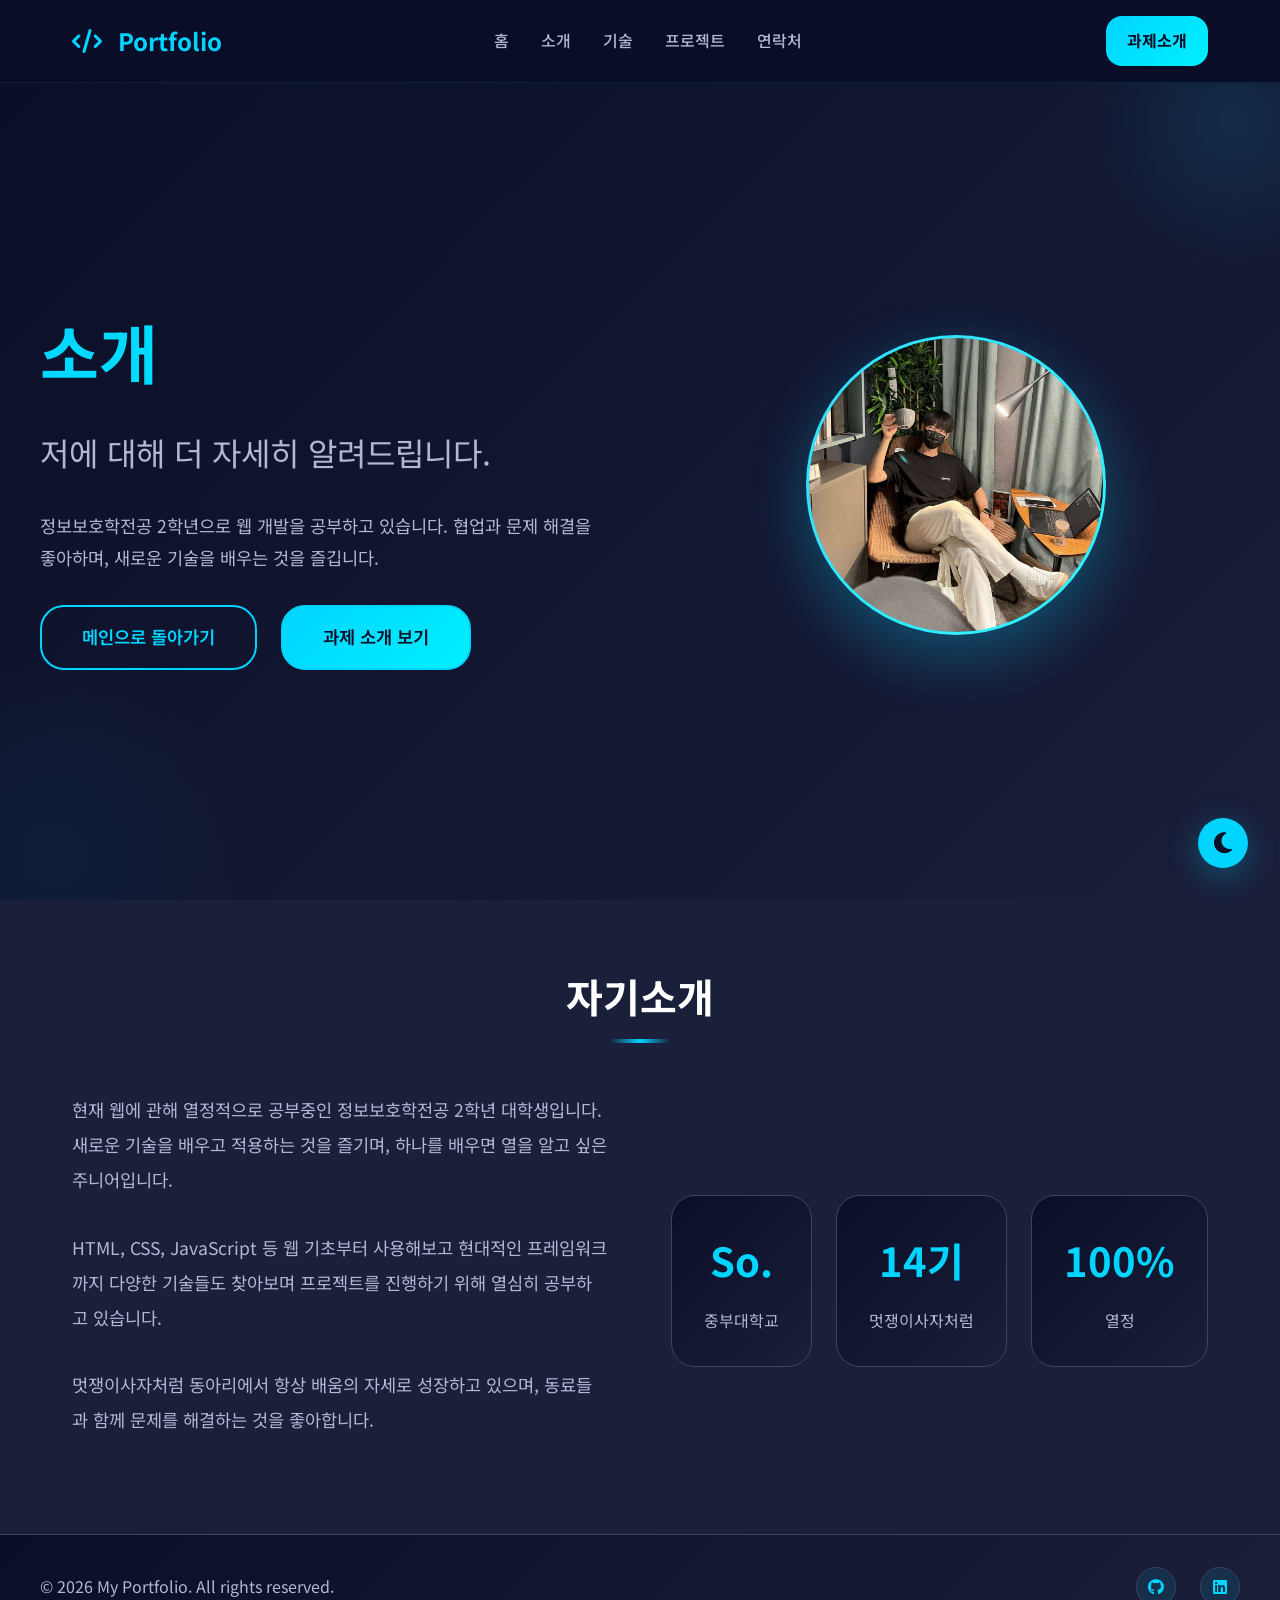
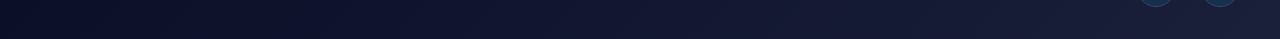
==== about.html @ d0effc4e "리다이렉트" ====
<!DOCTYPE html>
<html lang="ko">

<head>
    <meta charset="UTF-8">
    <meta name="viewport" content="width=device-width, initial-scale=1.0">
    <title>소개 - 포트폴리오</title>
    <link
        href="https://fonts.googleapis.com/css2?family=Noto+Sans+KR:wght@400;500;700&family=Poppins:wght@400;600;700&display=swap"
        rel="stylesheet">
    <link rel="stylesheet" href="https://cdnjs.cloudflare.com/ajax/libs/font-awesome/6.4.0/css/all.min.css">
    <link rel="stylesheet" href="style.css">
</head>

<body>
    <button class="theme-toggle" id="themeToggle" aria-label="테마 전환">
        <i class="fas fa-moon"></i>
    </button>

    <header class="header">
        <nav class="navbar">
            <div class="nav-container">
                <a href="index.html" class="logo">
                    <i class="fas fa-code"></i> Portfolio
                </a>
                <ul class="nav-menu">
                    <li><a href="index.html" class="nav-link">홈</a></li>
                    <li><a href="about.html" class="nav-link">소개</a></li>
                    <li><a href="skills.html" class="nav-link">기술</a></li>
                    <li><a href="projects.html" class="nav-link">프로젝트</a></li>
                    <li><a href="contact.html" class="nav-link">연락처</a></li>
                </ul>
                <a href="assignments.html" class="nav-cta">과제소개</a>
                <div class="hamburger" id="hamburger">
                    <span></span>
                    <span></span>
                    <span></span>
                </div>
            </div>
        </nav>
    </header>

    <main>
        <section class="hero">
            <div class="hero-content">
                <div class="hero-text">
                    <h1 class="hero-title">소개</h1>
                    <p class="hero-subtitle">저에 대해 더 자세히 알려드립니다.</p>
                    <p class="hero-description">정보보호학전공 2학년으로 웹 개발을 공부하고 있습니다. 협업과 문제 해결을 좋아하며, 새로운 기술을 배우는 것을 즐깁니다.</p>
                    <div class="hero-buttons">
                        <a href="index.html" class="btn btn-secondary">메인으로 돌아가기</a>
                        <a href="assignments.html" class="btn btn-primary">과제 소개 보기</a>
                    </div>
                </div>
                <div class="hero-visual">
                    <div class="hero-avatar">
                        <img src="img/itsme.jpg" alt="프로필 사진" class="profile-image">
                    </div>
                </div>
            </div>
        </section>

        <section class="about">
            <div class="container">
                <h2 class="section-title">자기소개</h2>
                <div class="about-content">
                    <div class="about-text">
                        <p>
                            현재 웹에 관해 열정적으로 공부중인 정보보호학전공 2학년 대학생입니다.
                            새로운 기술을 배우고 적용하는 것을 즐기며,
                            하나를 배우면 열을 알고 싶은 주니어입니다.
                        </p>
                        <p>
                            HTML, CSS, JavaScript 등 웹 기초부터 사용해보고
                            현대적인 프레임워크까지 다양한 기술들도 찾아보며
                            프로젝트를 진행하기 위해 열심히 공부하고 있습니다.
                        </p>
                        <p>
                            멋쟁이사자처럼 동아리에서 항상 배움의 자세로 성장하고 있으며,
                            동료들과 함께 문제를 해결하는 것을 좋아합니다.
                        </p>
                    </div>
                    <div class="about-stats">
                        <div class="stat-card">
                            <div class="stat-number">So.</div>
                            <div class="stat-label">중부대학교</div>
                        </div>
                        <div class="stat-card">
                            <div class="stat-number">14기</div>
                            <div class="stat-label">멋쟁이사자처럼</div>
                        </div>
                        <div class="stat-card">
                            <div class="stat-number">100%</div>
                            <div class="stat-label">열정</div>
                        </div>
                    </div>
                </div>
            </div>
        </section>
    </main>

    <footer class="footer">
        <div class="footer-content">
            <p>&copy; 2026 My Portfolio. All rights reserved.</p>
            <div class="social-links">
                <a href="https://github.com/hamzgi" target="_blank" rel="noopener noreferrer" aria-label="GitHub">
                    <i class="fab fa-github"></i>
                </a>
                <a href="https://www.linkedin.com/in/%ED%98%95%EC%A7%84-%EB%B0%95-b14102368/" target="_blank"
                    rel="noopener noreferrer" aria-label="LinkedIn">
                    <i class="fab fa-linkedin"></i>
                </a>
            </div>
        </div>
    </footer>

    <script src="script.js"></script>
</body>

</html>
---- style.css ----
:root {
    /* Colors - Dark Mode */
    --bg-primary: #0a0e27;
    --bg-secondary: #1a1f3a;
    --bg-tertiary: #252d48;
    --text-primary: #ffffff;
    --text-secondary: #b0b8d4;
    --accent: #00d4ff;
    --accent-hover: #00f0ff;
    --border-color: #3a4560;
    
    /* Light Mode Colors */
    --light-bg-primary: #ffffff;
    --light-bg-secondary: #f5f7fa;
    --light-bg-tertiary: #e8edf5;
    --light-text-primary: #0a0e27;
    --light-text-secondary: #5a6376;
    --light-border-color: #d4dce8;
    
    /* Spacing */
    --spacing-xs: 0.5rem;
    --spacing-sm: 1rem;
    --spacing-md: 1.5rem;
    --spacing-lg: 2rem;
    --spacing-xl: 3rem;
    --spacing-xxl: 4rem;
    
    /* Transitions */
    --transition: all 0.3s ease;
    --transition-smooth: all 0.5s cubic-bezier(0.25, 0.46, 0.45, 0.94);
    
    /* Border Radius */
    --radius-sm: 0.5rem;
    --radius-md: 1rem;
    --radius-lg: 1.5rem;
}

body.light-mode {
    --bg-primary: #ffffff;
    --bg-secondary: #f5f7fa;
    --bg-tertiary: #e8edf5;
    --text-primary: #0a0e27;
    --text-secondary: #5a6376;
    --border-color: #d4dce8;
}

* {
    margin: 0;
    padding: 0;
    box-sizing: border-box;
}

html {
    scroll-behavior: smooth;
}

body {
    font-family: 'Noto Sans KR', sans-serif;
    background-color: var(--bg-primary);
    color: var(--text-primary);
    line-height: 1.6;
    transition: var(--transition);
}

/* ==================== Header & Navigation ==================== */
.header {
    position: fixed;
    top: 0;
    left: 0;
    right: 0;
    background-color: rgba(10, 14, 39, 0.95);
    backdrop-filter: blur(10px);
    z-index: 1000;
    border-bottom: 1px solid rgba(0, 212, 255, 0.1);
    transition: var(--transition);
}

body.light-mode .header {
    background-color: rgba(255, 255, 255, 0.95);
    border-bottom-color: rgba(0, 212, 255, 0.2);
}

.navbar {
    padding: 1rem 0;
}

.nav-container {
    max-width: 1200px;
    margin: 0 auto;
    padding: 0 var(--spacing-lg);
    display: flex;
    justify-content: space-between;
    align-items: center;
}

.logo {
    font-size: 1.5rem;
    font-weight: 700;
    color: var(--accent);
    text-decoration: none;
    display: flex;
    align-items: center;
    gap: var(--spacing-sm);
    transition: var(--transition);
}

.logo:hover {
    color: var(--accent-hover);
    transform: translateY(-2px);
}

.nav-menu {
    display: flex;
    list-style: none;
    gap: var(--spacing-lg);
}

.nav-link {
    text-decoration: none;
    color: var(--text-secondary);
    transition: var(--transition);
    font-weight: 500;
    position: relative;
}

.nav-cta {
    margin-left: var(--spacing-lg);
    padding: 0.75rem 1.3rem;
    border-radius: var(--radius-md);
    background: linear-gradient(135deg, var(--accent), var(--accent-hover));
    color: var(--bg-primary);
    text-decoration: none;
    font-weight: 700;
    transition: var(--transition);
}

.nav-cta:hover {
    transform: translateY(-2px);
    box-shadow: 0 10px 25px rgba(0, 212, 255, 0.25);
}

.nav-link:hover {
    color: var(--accent);
}

.nav-link::after {
    content: '';
    position: absolute;
    bottom: -5px;
    left: 0;
    width: 0;
    height: 2px;
    background-color: var(--accent);
    transition: width 0.3s ease;
}

.nav-link:hover::after {
    width: 100%;
}

.hamburger {
    display: none;
    flex-direction: column;
    cursor: pointer;
}

.hamburger span {
    width: 25px;
    height: 3px;
    background-color: var(--text-primary);
    margin: 3px 0;
    transition: var(--transition);
    border-radius: 2px;
}

.hamburger.active span:nth-child(1) {
    transform: rotate(-45deg) translate(-8px, 8px);
}

.hamburger.active span:nth-child(2) {
    opacity: 0;
}

.hamburger.active span:nth-child(3) {
    transform: rotate(45deg) translate(-7px, -7px);
}

/* Theme Toggle Button */
.theme-toggle {
    position: fixed;
    bottom: 2rem;
    right: 2rem;
    width: 50px;
    height: 50px;
    border-radius: 50%;
    background-color: var(--accent);
    border: none;
    color: var(--bg-primary);
    font-size: 1.5rem;
    cursor: pointer;
    display: flex;
    align-items: center;
    justify-content: center;
    z-index: 999;
    transition: var(--transition);
    box-shadow: 0 8px 32px rgba(0, 212, 255, 0.3);
}

.theme-toggle:hover {
    background-color: var(--accent-hover);
    transform: scale(1.1) rotate(20deg);
    box-shadow: 0 12px 40px rgba(0, 212, 255, 0.5);
}

/* ==================== Main Layout ==================== */
main {
    margin-top: 70px;
}

.container {
    max-width: 1200px;
    margin: 0 auto;
    padding: 0 var(--spacing-lg);
}

.section-title {
    font-size: 2.5rem;
    font-weight: 700;
    text-align: center;
    margin-bottom: var(--spacing-xxl);
    position: relative;
    display: inline-block;
    width: 100%;
}

.section-title::before {
    content: '';
    position: absolute;
    bottom: -15px;
    left: 50%;
    transform: translateX(-50%);
    width: 60px;
    height: 4px;
    background: linear-gradient(90deg, transparent, var(--accent), transparent);
    border-radius: 2px;
}

/* ==================== Hero Section ==================== */
.hero {
    padding: var(--spacing-xxl) var(--spacing-lg);
    min-height: calc(100vh - 70px);
    display: flex;
    align-items: center;
    justify-content: center;
    background: linear-gradient(135deg, var(--bg-primary) 0%, var(--bg-secondary) 100%);
    position: relative;
    overflow: hidden;
}

.hero::before {
    content: '';
    position: absolute;
    width: 300px;
    height: 300px;
    background: radial-gradient(circle, rgba(0, 212, 255, 0.1) 0%, transparent 70%);
    border-radius: 50%;
    top: -100px;
    right: -100px;
    animation: float 6s ease-in-out infinite;
}

.hero::after {
    content: '';
    position: absolute;
    width: 400px;
    height: 400px;
    background: radial-gradient(circle, rgba(0, 212, 255, 0.05) 0%, transparent 70%);
    border-radius: 50%;
    bottom: -150px;
    left: -150px;
    animation: float 8s ease-in-out infinite reverse;
}

.hero-content {
    display: grid;
    grid-template-columns: 1fr 1fr;
    gap: var(--spacing-xxl);
    align-items: center;
    position: relative;
    z-index: 1;
    max-width: 1200px;
    width: 100%;
}

.hero-title {
    font-size: 4rem;
    font-weight: 700;
    margin-bottom: var(--spacing-md);
    background: linear-gradient(135deg, var(--accent), var(--accent-hover));
    -webkit-background-clip: text;
    -webkit-text-fill-color: transparent;
    background-clip: text;
    animation: slideInUp 0.8s ease-out;
}

.hero-subtitle {
    font-size: 2rem;
    color: var(--text-secondary);
    margin-bottom: var(--spacing-lg);
    animation: slideInUp 0.8s ease-out 0.2s backwards;
}

.hero-description {
    font-size: 1.1rem;
    color: var(--text-secondary);
    margin-bottom: var(--spacing-lg);
    line-height: 1.8;
    animation: slideInUp 0.8s ease-out 0.4s backwards;
}

.hero-buttons {
    display: flex;
    gap: var(--spacing-md);
    margin-top: var(--spacing-lg);
    animation: slideInUp 0.8s ease-out 0.6s backwards;
}

.btn {
    padding: 1rem 2.5rem;
    border-radius: var(--radius-lg);
    font-size: 1.1rem;
    font-weight: 600;
    text-decoration: none;
    display: inline-flex;
    align-items: center;
    justify-content: center;
    cursor: pointer;
    border: none;
    transition: var(--transition);
    position: relative;
    overflow: hidden;
}

.btn::before {
    content: '';
    position: absolute;
    top: 0;
    left: -100%;
    width: 100%;
    height: 100%;
    background-color: rgba(255, 255, 255, 0.2);
    transition: left 0.3s ease;
}

.btn:hover::before {
    left: 100%;
}

.btn-primary {
    background: linear-gradient(135deg, var(--accent), var(--accent-hover));
    color: var(--bg-primary);
    border: 2px solid var(--accent);
}

.btn-primary:hover {
    box-shadow: 0 10px 30px rgba(0, 212, 255, 0.4);
    transform: translateY(-3px);
}

.btn-secondary {
    background-color: transparent;
    color: var(--accent);
    border: 2px solid var(--accent);
}

.btn-secondary:hover {
    background-color: rgba(0, 212, 255, 0.1);
    box-shadow: 0 10px 30px rgba(0, 212, 255, 0.2);
    transform: translateY(-3px);
}

.hero-visual {
    display: flex;
    justify-content: center;
    align-items: center;
}

.hero-avatar {
    width: 300px;
    height: 300px;
    border-radius: 50%;
    background: linear-gradient(135deg, var(--accent), var(--accent-hover));
    display: flex;
    align-items: center;
    justify-content: center;
    font-size: 8rem;
    color: var(--bg-primary);
    animation: float 4s ease-in-out infinite;
    box-shadow: 0 20px 60px rgba(0, 212, 255, 0.3);
    position: relative;
    overflow: hidden;
}

.profile-image {
    width: 100%;
    height: 100%;
    object-fit: cover;
    border-radius: 50%;
    border: 3px solid rgba(255, 255, 255, 0.2);
}

.hero-avatar::before {
    content: '';
    position: absolute;
    inset: -5px;
    border-radius: 50%;
    background: linear-gradient(90deg, var(--accent), var(--accent-hover), var(--accent));
    opacity: 0;
    animation: pulse 2s ease-in-out infinite;
}

/* ==================== About Section ==================== */
.about {
    padding: var(--spacing-xxl) var(--spacing-lg);
    background-color: var(--bg-secondary);
}

.about-content {
    display: grid;
    grid-template-columns: 1fr 1fr;
    gap: var(--spacing-xxl);
    align-items: center;
}

.about-text {
    font-size: 1.1rem;
    line-height: 2;
    color: var(--text-secondary);
}

.about-text p {
    margin-bottom: var(--spacing-lg);
    transition: var(--transition);
}

.about-text p:hover {
    color: var(--accent);
}

.about-stats {
    display: grid;
    grid-template-columns: repeat(3, 1fr);
    gap: var(--spacing-md);
}

.stat-card {
    background: linear-gradient(135deg, var(--bg-primary), var(--bg-secondary));
    padding: var(--spacing-lg);
    border-radius: var(--radius-lg);
    border: 1px solid var(--border-color);
    text-align: center;
    transition: var(--transition);
    cursor: pointer;
}

.stat-card:hover {
    border-color: var(--accent);
    transform: translateY(-5px);
    box-shadow: 0 10px 30px rgba(0, 212, 255, 0.2);
}

.stat-number {
    font-size: 2.5rem;
    font-weight: 700;
    color: var(--accent);
    margin-bottom: var(--spacing-sm);
}

.stat-label {
    color: var(--text-secondary);
    font-size: 1rem;
    white-space: nowrap;
}

/* ==================== Skills Section ==================== */
.skills {
    padding: var(--spacing-xxl) var(--spacing-lg);
}

.skills-grid {
    display: grid;
    grid-template-columns: repeat(auto-fit, minmax(250px, 1fr));
    gap: var(--spacing-lg);
}

.skill-card {
    background: linear-gradient(135deg, var(--bg-secondary), var(--bg-tertiary));
    padding: var(--spacing-lg);
    border-radius: var(--radius-lg);
    border: 1px solid var(--border-color);
    text-align: center;
    transition: var(--transition);
    cursor: pointer;
    position: relative;
    overflow: hidden;
    text-decoration: none;
    color: inherit;
    display: block;
}

.skill-card::before {
    content: '';
    position: absolute;
    top: -100%;
    left: 0;
    right: 0;
    height: 2px;
    background: linear-gradient(90deg, transparent, var(--accent), transparent);
    transition: top 0.6s ease;
}

.skill-card:hover {
    border-color: var(--accent);
    transform: translateY(-8px);
    box-shadow: 0 15px 40px rgba(0, 212, 255, 0.2);
}

.skill-card:hover::before {
    top: 0;
}

.skill-icon {
    font-size: 3rem;
    color: var(--accent);
    margin-bottom: var(--spacing-md);
    transition: var(--transition);
}

.skill-card:hover .skill-icon {
    transform: scale(1.2) rotateY(360deg);
    animation: spin 0.6s ease-in-out;
}

.skill-card h3 {
    font-size: 1.5rem;
    margin-bottom: var(--spacing-sm);
}

.skill-card p {
    color: var(--text-secondary);
    margin-bottom: var(--spacing-md);
}

.skill-bar {
    height: 6px;
    background-color: var(--bg-primary);
    border-radius: 3px;
    overflow: hidden;
    position: relative;
}

.skill-progress {
    height: 100%;
    background: linear-gradient(90deg, var(--accent), var(--accent-hover));
    border-radius: 3px;
    width: var(--progress);
    animation: fillProgress 1.5s ease-out forwards;
}

/* ==================== Projects Section ==================== */
.projects {
    padding: var(--spacing-xxl) var(--spacing-lg);
    background-color: var(--bg-secondary);
}

.projects-grid {
    display: grid;
    grid-template-columns: repeat(auto-fit, minmax(300px, 1fr));
    gap: var(--spacing-lg);
}

.project-card {
    background: linear-gradient(135deg, var(--bg-primary), var(--bg-secondary));
    border: 1px solid var(--border-color);
    border-radius: var(--radius-lg);
    overflow: hidden;
    transition: var(--transition);
    cursor: pointer;
    display: flex;
    flex-direction: column;
}

.project-card:hover {
    border-color: var(--accent);
    box-shadow: 0 20px 50px rgba(0, 212, 255, 0.3);
    transform: translateY(-10px);
}

.project-image {
    height: 150px;
    background: linear-gradient(135deg, var(--bg-secondary), var(--bg-tertiary));
    display: flex;
    align-items: center;
    justify-content: center;
    font-size: 3rem;
    color: var(--accent);
    border-bottom: 2px solid var(--border-color);
    transition: var(--transition);
}

.project-card:hover .project-image {
    background: linear-gradient(135deg, var(--accent), var(--accent-hover));
    color: var(--bg-primary);
    transform: scale(1.1);
}

.project-content {
    padding: var(--spacing-lg);
    flex-grow: 1;
    display: flex;
    flex-direction: column;
}

.project-content h3 {
    font-size: 1.3rem;
    margin-bottom: var(--spacing-sm);
    color: var(--text-primary);
}

.project-content p {
    color: var(--text-secondary);
    margin-bottom: var(--spacing-md);
    line-height: 1.6;
    flex-grow: 1;
}

.project-tags {
    display: flex;
    flex-wrap: wrap;
    gap: var(--spacing-sm);
    margin-bottom: var(--spacing-md);
}

.tag {
    display: inline-block;
    padding: 0.35rem 0.8rem;
    background-color: rgba(0, 212, 255, 0.15);
    color: var(--accent);
    border-radius: 20px;
    font-size: 0.85rem;
    font-weight: 500;
    transition: var(--transition);
    border: 1px solid var(--accent);
}

.tag:hover {
    background-color: rgba(0, 212, 255, 0.3);
    transform: translateY(-2px);
}

.project-link {
    color: var(--accent);
    text-decoration: none;
    font-weight: 600;
    display: inline-flex;
    align-items: center;
    gap: var(--spacing-sm);
    transition: var(--transition);
    align-self: flex-start;
}

.project-link:hover {
    color: var(--accent-hover);
    transform: translateX(5px);
}

.project-link::after {
    content: '→';
    transition: var(--transition);
}

.project-link:hover::after {
    transform: translateX(5px);
}

/* ==================== Contact Section ==================== */
.contact {
    padding: var(--spacing-xxl) var(--spacing-lg);
}

.contact-intro {
    text-align: center;
    font-size: 1.2rem;
    color: var(--text-secondary);
    margin-bottom: var(--spacing-xxl);
    line-height: 1.8;
}

.contact-methods {
    display: grid;
    grid-template-columns: repeat(auto-fit, minmax(250px, 1fr));
    gap: var(--spacing-lg);
}

.contact-card {
    background: linear-gradient(135deg, var(--bg-secondary), var(--bg-tertiary));
    padding: var(--spacing-lg);
    border-radius: var(--radius-lg);
    border: 2px solid var(--border-color);
    text-align: center;
    text-decoration: none;
    color: inherit;
    transition: var(--transition);
    cursor: pointer;
}

.contact-card:hover {
    border-color: var(--accent);
    transform: translateY(-8px);
    box-shadow: 0 15px 40px rgba(0, 212, 255, 0.2);
}

.contact-card i {
    font-size: 2.5rem;
    color: var(--accent);
    margin-bottom: var(--spacing-md);
    transition: var(--transition);
    display: block;
}

.contact-card:hover i {
    transform: rotateY(360deg) scale(1.2);
    animation: spin 0.6s ease-in-out;
}

.contact-card h3 {
    font-size: 1.3rem;
    margin-bottom: var(--spacing-sm);
}

.contact-card p {
    color: var(--text-secondary);
    word-break: break-all;
}

/* ==================== Footer ==================== */
.footer {
    background: linear-gradient(135deg, var(--bg-primary), var(--bg-secondary));
    padding: var(--spacing-lg);
    border-top: 1px solid var(--border-color);
}

.footer-content {
    max-width: 1200px;
    margin: 0 auto;
    display: flex;
    justify-content: space-between;
    align-items: center;
    flex-wrap: wrap;
    gap: var(--spacing-lg);
    text-align: center;
}

.footer-content p {
    color: var(--text-secondary);
}

.social-links {
    display: flex;
    gap: var(--spacing-md);
    justify-content: center;
}

.social-links a {
    width: 40px;
    height: 40px;
    border-radius: 50%;
    background-color: rgba(0, 212, 255, 0.1);
    color: var(--accent);
    display: flex;
    align-items: center;
    justify-content: center;
    text-decoration: none;
    transition: var(--transition);
    border: 1px solid var(--border-color);
}

.social-links a:hover {
    background-color: var(--accent);
    color: var(--bg-primary);
    transform: translateY(-5px) scale(1.1);
    box-shadow: 0 10px 25px rgba(0, 212, 255, 0.3);
}

/* ==================== Animations ==================== */
@keyframes slideInUp {
    from {
        opacity: 0;
        transform: translateY(30px);
    }
    to {
        opacity: 1;
        transform: translateY(0);
    }
}

@keyframes float {
    0%, 100% {
        transform: translateY(0px);
    }
    50% {
        transform: translateY(-30px);
    }
}

@keyframes pulse {
    0%, 100% {
        opacity: 0;
        transform: scale(1);
    }
    50% {
        opacity: 0.5;
        transform: scale(1.2);
    }
}

@keyframes fillProgress {
    from {
        width: 0;
    }
    to {
        width: var(--progress);
    }
}

@keyframes spin {
    from {
        transform: rotateY(0deg);
    }
    to {
        transform: rotateY(360deg);
    }
}

/* ==================== Responsive Design ==================== */
@media (max-width: 768px) {
    .header {
        padding: 1rem 0;
    }

    .nav-menu {
        position: fixed;
        left: -100%;
        top: 70px;
        flex-direction: column;
        background-color: var(--bg-primary);
        width: 100%;
        text-align: center;
        transition: 0.3s;
        gap: 0;
        padding: 2rem 0;
        box-shadow: 0 10px 27px rgba(0, 212, 255, 0.2);
    }

    .nav-menu.active {
        left: 0;
    }

    .nav-menu li {
        padding: 1rem 0;
        border-bottom: 1px solid var(--border-color);
    }

    .hamburger {
        display: flex;
    }

    .section-title {
        font-size: 2rem;
    }

    .hero-content {
        grid-template-columns: 1fr;
        padding: 2rem 0;
    }

    .hero-title {
        font-size: 2.5rem;
    }

    .hero-subtitle {
        font-size: 1.5rem;
    }

    .hero-buttons {
        flex-direction: column;
    }

    .hero-avatar {
        width: 200px;
        height: 200px;
        font-size: 5rem;
    }

    .about-content {
        grid-template-columns: 1fr;
    }

    .about-stats {
        grid-template-columns: repeat(3, 1fr);
        gap: var(--spacing-sm);
    }

    .stat-card {
        padding: var(--spacing-md);
    }

    .stat-number {
        font-size: 2rem;
    }

    .skills-grid {
        grid-template-columns: repeat(auto-fit, minmax(200px, 1fr));
        gap: var(--spacing-md);
    }

    .projects-grid {
        grid-template-columns: 1fr;
    }

    .contact-methods {
        grid-template-columns: 1fr;
    }

    .footer-content {
        flex-direction: column;
    }

    .nav-link::after {
        display: none;
    }
}

@media (max-width: 480px) {
    .hero-title {
        font-size: 2rem;
    }

    .hero-subtitle {
        font-size: 1.2rem;
    }

    .section-title {
        font-size: 1.5rem;
    }

    .btn {
        padding: 0.8rem 1.5rem;
        font-size: 1rem;
    }

    .about-stats {
        grid-template-columns: 1fr;
    }

    .hero-avatar {
        width: 150px;
        height: 150px;
        font-size: 3.5rem;
    }

    .skills-grid {
        grid-template-columns: 1fr;
    }

    main {
        margin-top: 60px;
    }
}
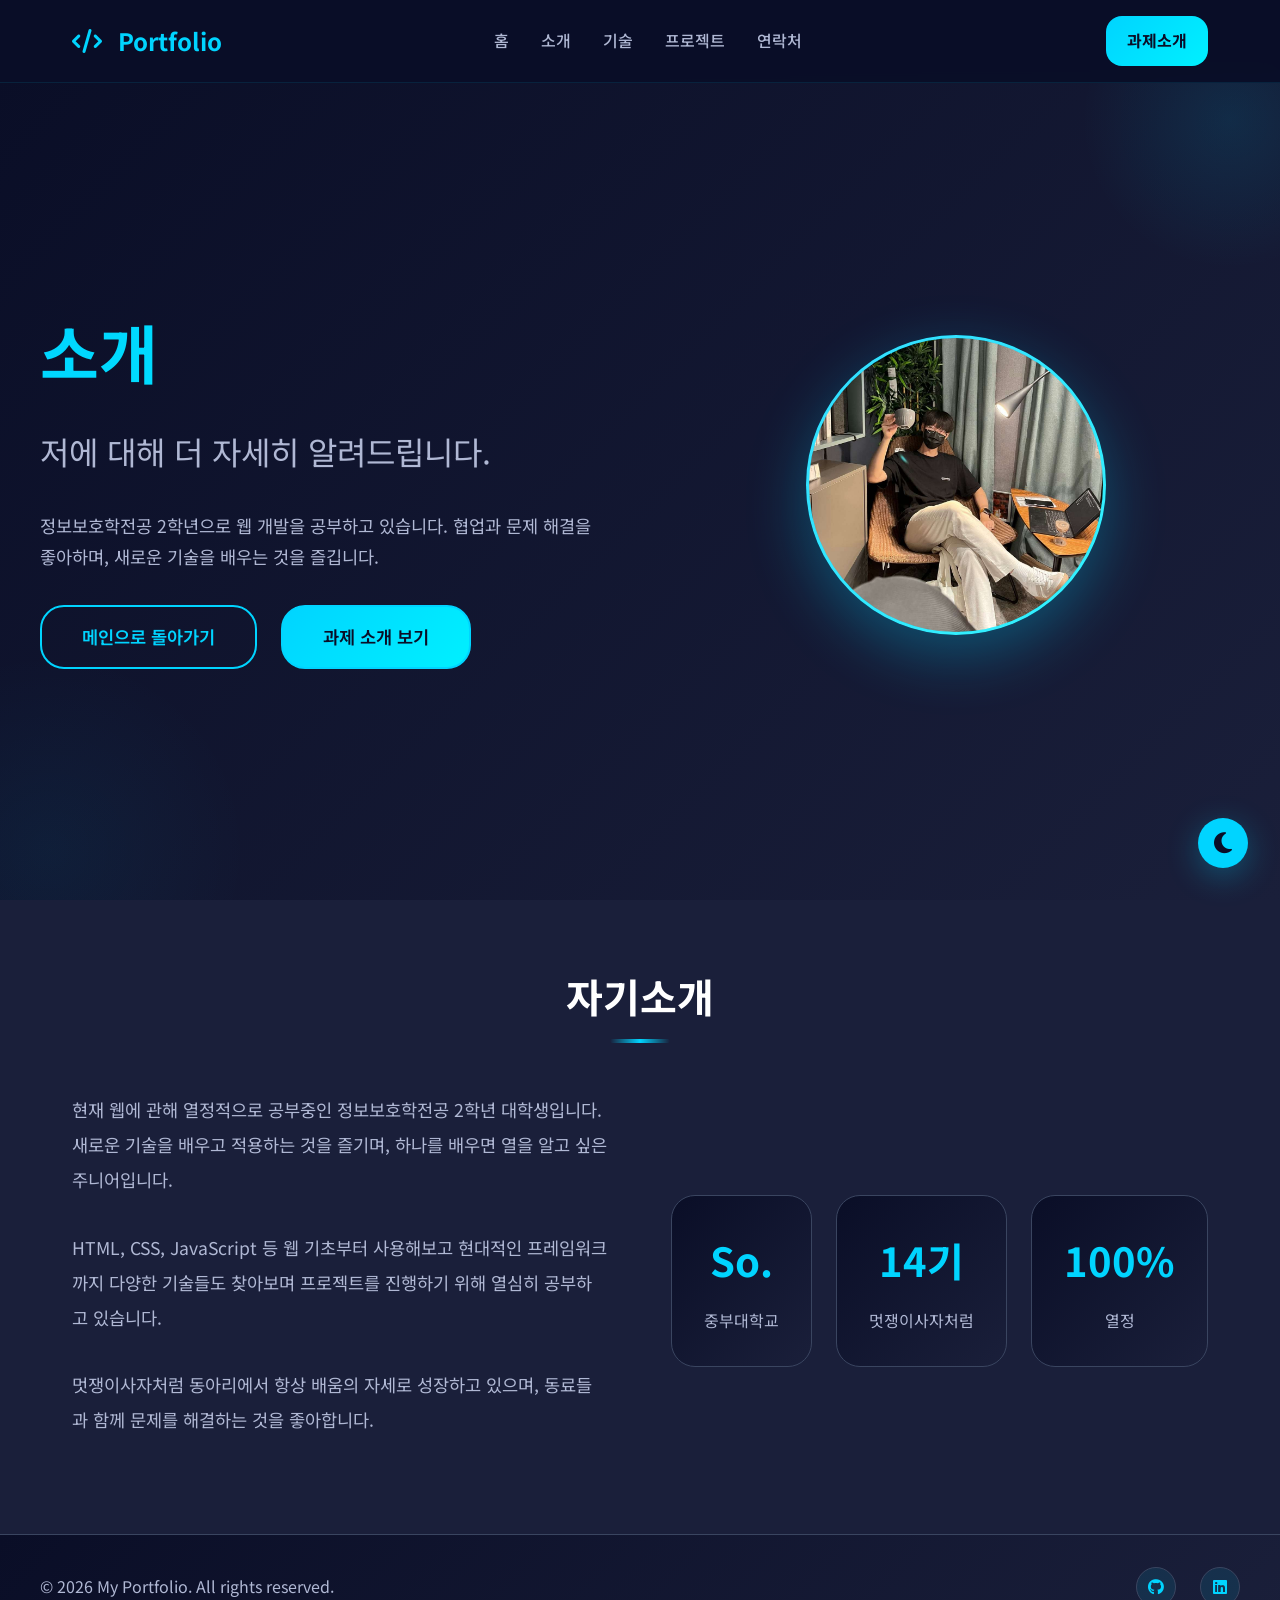
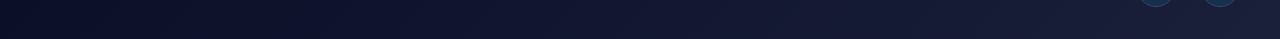
==== commit a7f1536a: "feat: implement intersection observer-based scroll reveal animations across all pages" ====
--- a/about.html
+++ b/about.html
@@ -43,7 +43,7 @@
     <main>
         <section class="hero">
             <div class="hero-content">
-                <div class="hero-text">
+                <div class="hero-text reveal-element reveal-text">
                     <h1 class="hero-title">소개</h1>
                     <p class="hero-subtitle">저에 대해 더 자세히 알려드립니다.</p>
                     <p class="hero-description">정보보호학전공 2학년으로 웹 개발을 공부하고 있습니다. 협업과 문제 해결을 좋아하며, 새로운 기술을 배우는 것을 즐깁니다.</p>
@@ -52,7 +52,7 @@
                         <a href="assignments.html" class="btn btn-primary">과제 소개 보기</a>
                     </div>
                 </div>
-                <div class="hero-visual">
+                <div class="hero-visual reveal-element reveal-image">
                     <div class="hero-avatar">
                         <img src="img/itsme.jpg" alt="프로필 사진" class="profile-image">
                     </div>
@@ -62,9 +62,9 @@
 
         <section class="about">
             <div class="container">
-                <h2 class="section-title">자기소개</h2>
+                <h2 class="section-title reveal-element reveal-text">자기소개</h2>
                 <div class="about-content">
-                    <div class="about-text">
+                    <div class="about-text reveal-element reveal-text">
                         <p>
                             현재 웹에 관해 열정적으로 공부중인 정보보호학전공 2학년 대학생입니다.
                             새로운 기술을 배우고 적용하는 것을 즐기며,
@@ -81,15 +81,15 @@
                         </p>
                     </div>
                     <div class="about-stats">
-                        <div class="stat-card">
+                        <div class="stat-card reveal-element reveal-card-right">
                             <div class="stat-number">So.</div>
                             <div class="stat-label">중부대학교</div>
                         </div>
-                        <div class="stat-card">
+                        <div class="stat-card reveal-element reveal-card-right">
                             <div class="stat-number">14기</div>
                             <div class="stat-label">멋쟁이사자처럼</div>
                         </div>
-                        <div class="stat-card">
+                        <div class="stat-card reveal-element reveal-card-right">
                             <div class="stat-number">100%</div>
                             <div class="stat-label">열정</div>
                         </div>
@@ -114,7 +114,11 @@
         </div>
     </footer>
 
+    <!-- 맨 위로 가기 버튼 -->
+    <button id="backToTop" class="back-to-top" aria-label="맨 위로">
+        <i class="fas fa-arrow-up"></i>
+    </button>
+
     <script src="script.js"></script>
 </body>
-
 </html>
--- a/style.css
+++ b/style.css
@@ -563,8 +563,11 @@
     height: 100%;
     background: linear-gradient(90deg, var(--accent), var(--accent-hover));
     border-radius: 3px;
+    width: 0;
+    transition: width 1.5s cubic-bezier(0.1, 1.0, 0.1, 1.0);
+}
+.skill-progress.visible {
     width: var(--progress);
-    animation: fillProgress 1.5s ease-out forwards;
 }
 
 /* ==================== Projects Section ==================== */
@@ -803,6 +806,49 @@
         transform: translateY(0);
     }
 }
+
+/* ==================== Scroll Reveal Animations ==================== */
+.reveal-element {
+    opacity: 0;
+    transition: opacity 0.8s cubic-bezier(0.25, 0.46, 0.45, 0.94),
+                transform 0.8s cubic-bezier(0.25, 0.46, 0.45, 0.94);
+    will-change: transform, opacity;
+}
+
+/* 1. Text: fade in and slide up */
+.reveal-text {
+    transform: translateY(30px);
+}
+
+/* 2. Image: slightly zoom in (scale up from 0.94) */
+.reveal-image {
+    transform: scale(0.94);
+}
+
+/* 3. Card: slide in from left */
+.reveal-card-left {
+    transform: translateX(-40px);
+}
+
+/* 4. Card: slide in from right */
+.reveal-card-right {
+    transform: translateX(40px);
+}
+
+/* Revealed active state */
+.reveal-element.revealed {
+    opacity: 1;
+    transform: translate(0) scale(1);
+}
+
+/* Section CTA Button Centering */
+.section-cta {
+    display: flex;
+    justify-content: center;
+    margin-top: var(--spacing-xl);
+    width: 100%;
+}
+
 
 @keyframes float {
     0%, 100% {
@@ -977,3 +1023,273 @@
         margin-top: 60px;
     }
 }
+
+/* ==================== Typing Cursor ==================== */
+.typing-cursor {
+    display: inline-block;
+    width: 2.5px;
+    background-color: var(--accent);
+    margin-left: 5px;
+    animation: blink 0.7s infinite;
+}
+@keyframes blink {
+    0%, 100% { opacity: 1; }
+    50% { opacity: 0; }
+}
+
+/* ==================== Project Filters ==================== */
+.project-filters {
+    display: flex;
+    justify-content: center;
+    gap: var(--spacing-sm);
+    margin-bottom: var(--spacing-xl);
+    flex-wrap: wrap;
+}
+
+.btn-filter {
+    padding: 0.5rem 1.2rem;
+    border-radius: var(--radius-md);
+    background-color: var(--bg-tertiary);
+    color: var(--text-secondary);
+    border: 1px solid var(--border-color);
+    cursor: pointer;
+    font-weight: 500;
+    transition: var(--transition);
+}
+
+.btn-filter:hover, .btn-filter.active {
+    background-color: var(--accent);
+    color: var(--bg-primary);
+    border-color: var(--accent);
+    transform: translateY(-2px);
+}
+
+/* Filter hide animation */
+.project-card {
+    transition: opacity 0.4s ease, transform 0.4s ease;
+}
+.project-card.hide {
+    display: none;
+    opacity: 0;
+    transform: scale(0.8);
+}
+
+/* ==================== Guestbook (방명록) ==================== */
+.guestbook-section {
+    margin-top: var(--spacing-xxl);
+    background-color: var(--bg-secondary);
+    padding: var(--spacing-xl) 0;
+    border-top: 1px solid var(--border-color);
+}
+
+.guestbook-container {
+    max-width: 800px;
+    margin: 0 auto;
+    padding: 0 var(--spacing-lg);
+}
+
+.guestbook-form {
+    background: linear-gradient(135deg, var(--bg-primary), var(--bg-secondary));
+    padding: var(--spacing-lg);
+    border-radius: var(--radius-lg);
+    border: 1px solid var(--border-color);
+    margin-bottom: var(--spacing-xl);
+}
+
+.guestbook-form .form-group {
+    margin-bottom: var(--spacing-md);
+}
+
+.guestbook-form label {
+    display: block;
+    margin-bottom: var(--spacing-xs);
+    font-weight: 500;
+}
+
+.guestbook-form input, .guestbook-form textarea {
+    width: 100%;
+    padding: 0.75rem 1rem;
+    border-radius: var(--radius-sm);
+    background-color: var(--bg-tertiary);
+    border: 1px solid var(--border-color);
+    color: var(--text-primary);
+    font-family: inherit;
+    font-size: 1rem;
+    transition: var(--transition);
+}
+
+.guestbook-form input:focus, .guestbook-form textarea:focus {
+    border-color: var(--accent);
+    outline: none;
+    box-shadow: 0 0 10px rgba(0, 212, 255, 0.2);
+}
+
+.guestbook-list {
+    display: flex;
+    flex-direction: column;
+    gap: var(--spacing-md);
+    max-height: 400px;
+    overflow-y: auto;
+    padding-right: 5px;
+}
+
+.guestbook-list::-webkit-scrollbar {
+    width: 6px;
+}
+.guestbook-list::-webkit-scrollbar-thumb {
+    background-color: var(--border-color);
+    border-radius: 3px;
+}
+
+.guest-card {
+    background: var(--bg-tertiary);
+    border: 1px solid var(--border-color);
+    padding: var(--spacing-md);
+    border-radius: var(--radius-md);
+    position: relative;
+    animation: slideInUp 0.3s ease-out;
+}
+
+.guest-card-header {
+    display: flex;
+    justify-content: space-between;
+    align-items: center;
+    margin-bottom: var(--spacing-xs);
+    border-bottom: 1px solid rgba(255, 255, 255, 0.05);
+    padding-bottom: var(--spacing-xs);
+}
+
+.guest-name {
+    font-weight: 700;
+    color: var(--accent);
+}
+
+.guest-date {
+    font-size: 0.85rem;
+    color: var(--text-secondary);
+}
+
+.guest-content {
+    color: var(--text-primary);
+    white-space: pre-wrap;
+    word-break: break-all;
+}
+
+.btn-delete-guest {
+    background: transparent;
+    border: none;
+    color: #ff4a5a;
+    cursor: pointer;
+    font-size: 0.9rem;
+    transition: var(--transition);
+    padding: 2px 5px;
+    border-radius: 4px;
+}
+
+.btn-delete-guest:hover {
+    background-color: rgba(255, 74, 90, 0.1);
+    transform: scale(1.1);
+}
+
+/* ==================== Back to Top Button ==================== */
+.back-to-top {
+    position: fixed;
+    bottom: 6rem;
+    right: 2rem;
+    width: 50px;
+    height: 50px;
+    border-radius: 50%;
+    background-color: var(--bg-tertiary);
+    border: 2px solid var(--accent);
+    color: var(--accent);
+    font-size: 1.2rem;
+    cursor: pointer;
+    display: flex;
+    align-items: center;
+    justify-content: center;
+    z-index: 999;
+    opacity: 0;
+    visibility: hidden;
+    transform: translateY(20px);
+    transition: all 0.4s cubic-bezier(0.175, 0.885, 0.32, 1.275);
+    box-shadow: 0 8px 32px rgba(0, 0, 0, 0.3);
+}
+
+.back-to-top.show {
+    opacity: 1;
+    visibility: visible;
+    transform: translateY(0);
+}
+
+.back-to-top:hover {
+    background-color: var(--accent);
+    color: var(--bg-primary);
+    transform: scale(1.1);
+    box-shadow: 0 12px 40px rgba(0, 212, 255, 0.4);
+}
+
+/* ==================== Scrollspy Active Menu Item ==================== */
+.nav-link.active {
+    color: var(--accent) !important;
+}
+.nav-link.active::after {
+    width: 100% !important;
+}
+
+/* ==================== GitHub Repository Section ==================== */
+.github-repo-card {
+    background: linear-gradient(135deg, var(--bg-secondary), var(--bg-tertiary));
+    border: 1px solid var(--border-color);
+    border-radius: var(--radius-lg);
+    padding: var(--spacing-lg);
+    display: flex;
+    flex-direction: column;
+    gap: var(--spacing-sm);
+    transition: var(--transition);
+}
+
+.github-repo-card:hover {
+    border-color: var(--accent);
+    box-shadow: 0 15px 40px rgba(0, 212, 255, 0.15);
+    transform: translateY(-5px);
+}
+
+.github-repo-title {
+    font-size: 1.25rem;
+    font-weight: 700;
+    color: var(--accent);
+    display: flex;
+    align-items: center;
+    gap: var(--spacing-sm);
+    text-decoration: none;
+}
+
+.github-repo-desc {
+    font-size: 0.95rem;
+    color: var(--text-secondary);
+    line-height: 1.5;
+    flex-grow: 1;
+}
+
+.github-repo-meta {
+    display: flex;
+    justify-content: space-between;
+    align-items: center;
+    font-size: 0.85rem;
+    color: var(--text-secondary);
+    border-top: 1px solid rgba(255, 255, 255, 0.05);
+    padding-top: var(--spacing-sm);
+    margin-top: var(--spacing-xs);
+}
+
+.github-repo-stats {
+    display: flex;
+    gap: var(--spacing-md);
+}
+
+.github-repo-stat {
+    display: flex;
+    align-items: center;
+    gap: 4px;
+}
+
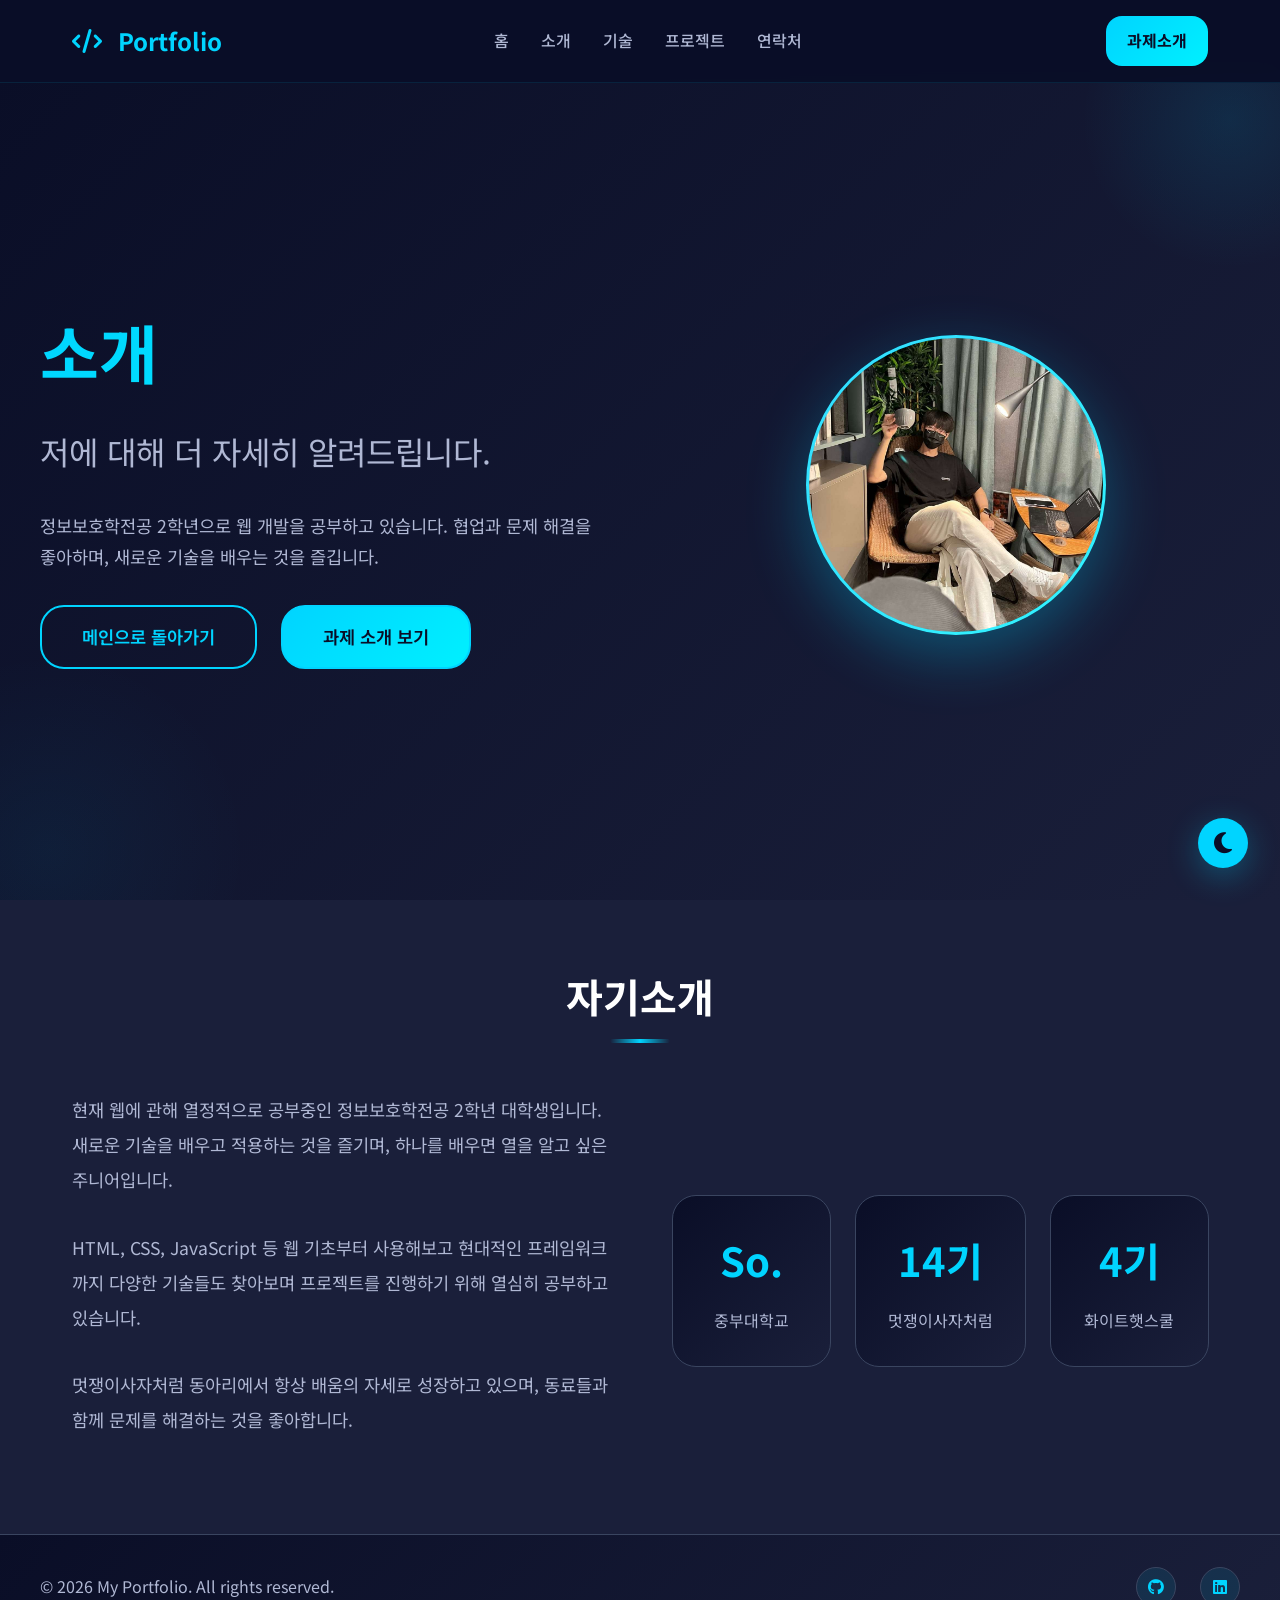
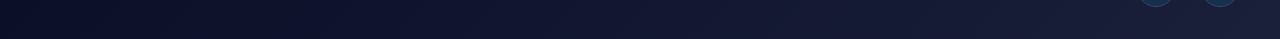
==== commit df7eb366: "feat: update experience details in about and index pages with WhiteHat School credentials" ====
--- a/about.html
+++ b/about.html
@@ -90,8 +90,8 @@
                             <div class="stat-label">멋쟁이사자처럼</div>
                         </div>
                         <div class="stat-card reveal-element reveal-card-right">
-                            <div class="stat-number">100%</div>
-                            <div class="stat-label">열정</div>
+                            <div class="stat-number">4기</div>
+                            <div class="stat-label">화이트햇스쿨</div>
                         </div>
                     </div>
                 </div>
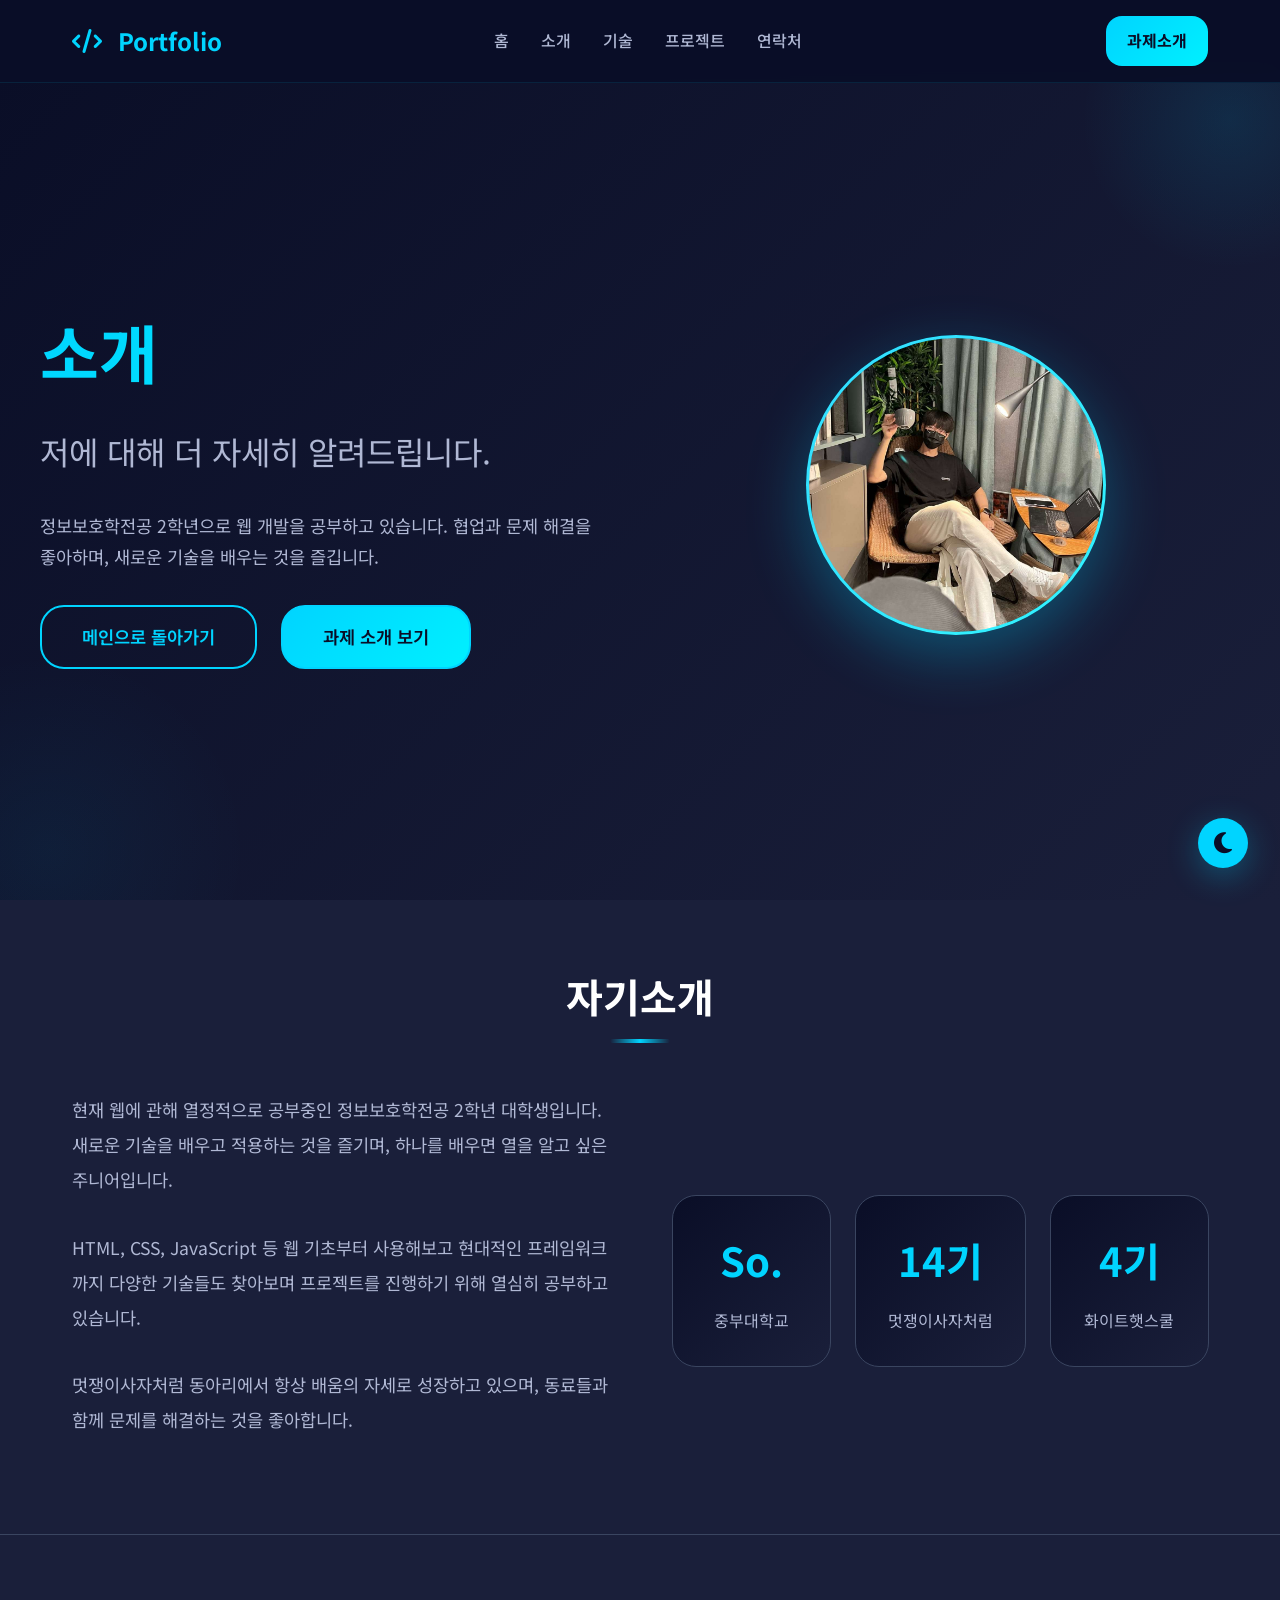
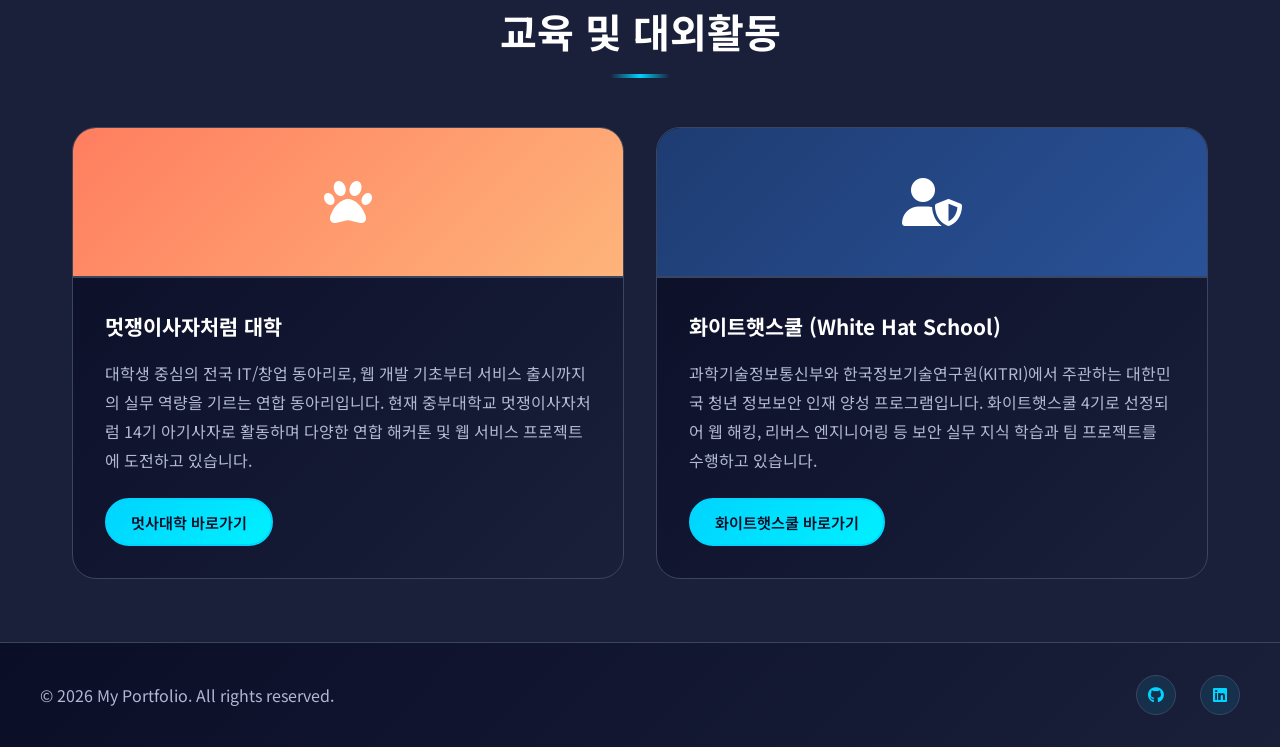
==== commit a9849d8e: "style: update content and layout in about.html" ====
--- a/about.html
+++ b/about.html
@@ -97,6 +97,45 @@
                 </div>
             </div>
         </section>
+
+        <!-- Activities Section -->
+        <section class="activities" style="padding: var(--spacing-xxl) 0; background-color: var(--bg-secondary); border-top: 1px solid var(--border-color);">
+            <div class="container">
+                <h2 class="section-title reveal-element reveal-text">교육 및 대외활동</h2>
+                
+                <div class="projects-grid">
+                    <!-- 멋쟁이사자처럼 대학 -->
+                    <div class="project-card reveal-element reveal-card-left">
+                        <div class="project-image" style="background: linear-gradient(135deg, #ff7e5f, #feb47b); color: white;">
+                            <i class="fas fa-paw"></i>
+                        </div>
+                        <div class="project-content">
+                            <h3>멋쟁이사자처럼 대학</h3>
+                            <p style="margin-bottom: var(--spacing-md); line-height: 1.8;">
+                                대학생 중심의 전국 IT/창업 동아리로, 웹 개발 기초부터 서비스 출시까지의 실무 역량을 기르는 연합 동아리입니다. 
+                                현재 중부대학교 멋쟁이사자처럼 14기 아기사자로 활동하며 다양한 연합 해커톤 및 웹 서비스 프로젝트에 도전하고 있습니다.
+                            </p>
+                            <a href="https://likelion.university/" target="_blank" rel="noopener noreferrer" class="btn btn-primary" style="align-self: flex-start; margin-top: auto; padding: 0.6rem 1.5rem; font-size: 0.95rem;">멋사대학 바로가기</a>
+                        </div>
+                    </div>
+
+                    <!-- 화이트햇스쿨 -->
+                    <div class="project-card reveal-element reveal-card-right">
+                        <div class="project-image" style="background: linear-gradient(135deg, #1e3c72, #2a5298); color: white;">
+                            <i class="fas fa-user-shield"></i>
+                        </div>
+                        <div class="project-content">
+                            <h3>화이트햇스쿨 (White Hat School)</h3>
+                            <p style="margin-bottom: var(--spacing-md); line-height: 1.8;">
+                                과학기술정보통신부와 한국정보기술연구원(KITRI)에서 주관하는 대한민국 청년 정보보안 인재 양성 프로그램입니다. 
+                                화이트햇스쿨 4기로 선정되어 웹 해킹, 리버스 엔지니어링 등 보안 실무 지식 학습과 팀 프로젝트를 수행하고 있습니다.
+                            </p>
+                            <a href="https://whsedu.kr/home/kor/main.do" target="_blank" rel="noopener noreferrer" class="btn btn-primary" style="align-self: flex-start; margin-top: auto; padding: 0.6rem 1.5rem; font-size: 0.95rem;">화이트햇스쿨 바로가기</a>
+                        </div>
+                    </div>
+                </div>
+            </div>
+        </section>
     </main>
 
     <footer class="footer">
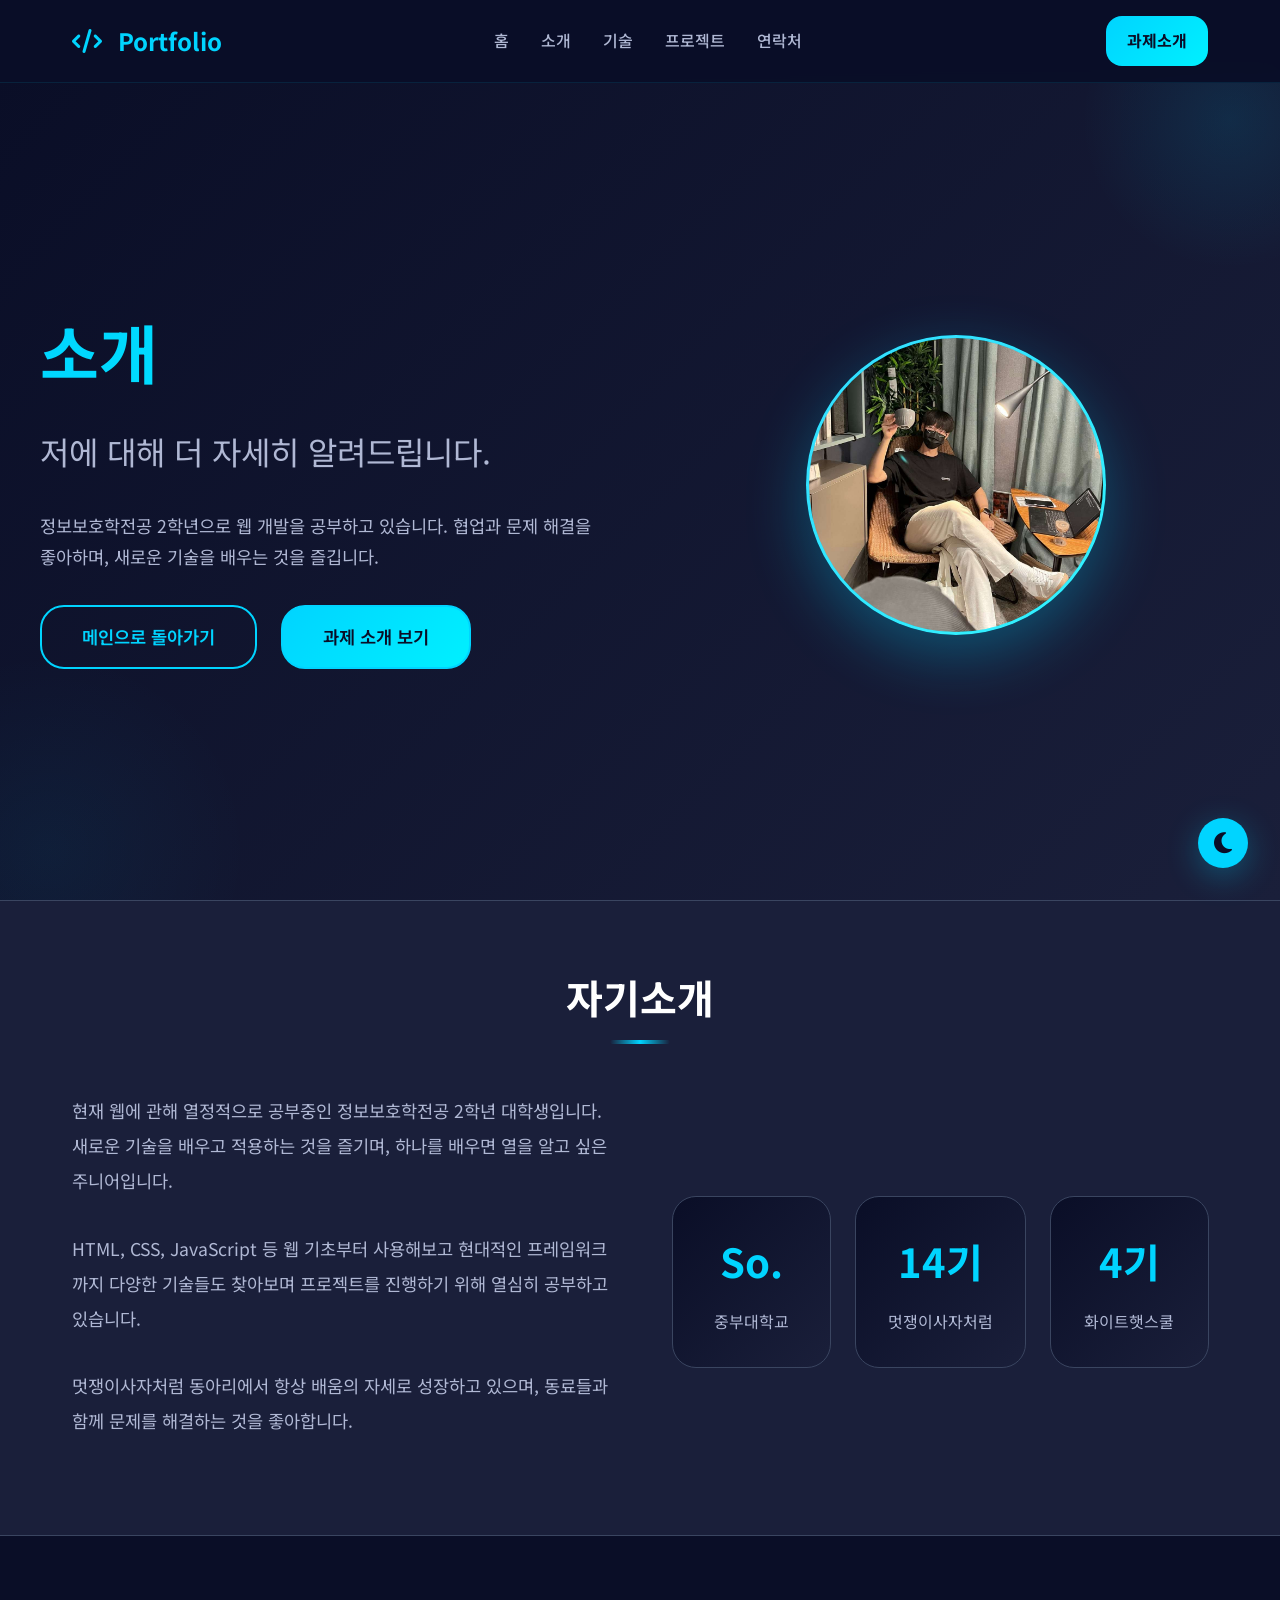
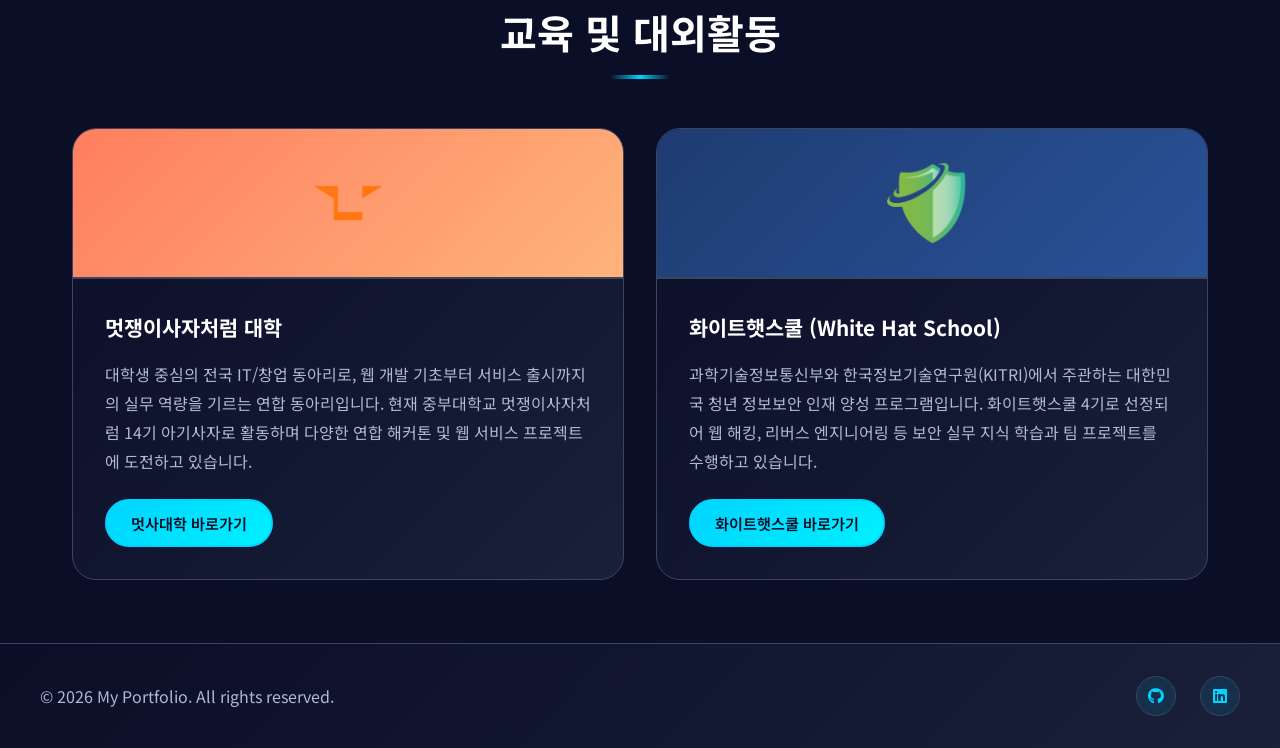
==== commit 6e39e3cf: "style: update content and layout in about.html" ====
--- a/about.html
+++ b/about.html
@@ -60,7 +60,7 @@
             </div>
         </section>
 
-        <section class="about">
+        <section class="about" style="background-color: var(--bg-secondary); border-top: 1px solid var(--border-color);">
             <div class="container">
                 <h2 class="section-title reveal-element reveal-text">자기소개</h2>
                 <div class="about-content">
@@ -99,15 +99,15 @@
         </section>
 
         <!-- Activities Section -->
-        <section class="activities" style="padding: var(--spacing-xxl) 0; background-color: var(--bg-secondary); border-top: 1px solid var(--border-color);">
+        <section class="activities" style="padding: var(--spacing-xxl) 0; border-top: 1px solid var(--border-color);">
             <div class="container">
                 <h2 class="section-title reveal-element reveal-text">교육 및 대외활동</h2>
                 
                 <div class="projects-grid">
                     <!-- 멋쟁이사자처럼 대학 -->
                     <div class="project-card reveal-element reveal-card-left">
-                        <div class="project-image" style="background: linear-gradient(135deg, #ff7e5f, #feb47b); color: white;">
-                            <i class="fas fa-paw"></i>
+                        <div class="project-image" style="background: linear-gradient(135deg, #ff7e5f, #feb47b); padding: var(--spacing-md); display: flex; align-items: center; justify-content: center;">
+                            <img src="img/likelion.png" alt="멋쟁이사자처럼 대학 로고" style="max-width: 80%; max-height: 80%; object-fit: contain;">
                         </div>
                         <div class="project-content">
                             <h3>멋쟁이사자처럼 대학</h3>
@@ -121,8 +121,8 @@
 
                     <!-- 화이트햇스쿨 -->
                     <div class="project-card reveal-element reveal-card-right">
-                        <div class="project-image" style="background: linear-gradient(135deg, #1e3c72, #2a5298); color: white;">
-                            <i class="fas fa-user-shield"></i>
+                        <div class="project-image" style="background: linear-gradient(135deg, #1e3c72, #2a5298); padding: var(--spacing-md); display: flex; align-items: center; justify-content: center;">
+                            <img src="img/whitehat_bi.png" alt="화이트햇스쿨 로고" style="max-width: 80%; max-height: 80%; object-fit: contain;">
                         </div>
                         <div class="project-content">
                             <h3>화이트햇스쿨 (White Hat School)</h3>
--- a/style.css
+++ b/style.css
@@ -1,1295 +1,1512 @@
-:root {
-    /* Colors - Dark Mode */
-    --bg-primary: #0a0e27;
-    --bg-secondary: #1a1f3a;
-    --bg-tertiary: #252d48;
-    --text-primary: #ffffff;
-    --text-secondary: #b0b8d4;
-    --accent: #00d4ff;
-    --accent-hover: #00f0ff;
-    --border-color: #3a4560;
-    
-    /* Light Mode Colors */
-    --light-bg-primary: #ffffff;
-    --light-bg-secondary: #f5f7fa;
-    --light-bg-tertiary: #e8edf5;
-    --light-text-primary: #0a0e27;
-    --light-text-secondary: #5a6376;
-    --light-border-color: #d4dce8;
-    
-    /* Spacing */
-    --spacing-xs: 0.5rem;
-    --spacing-sm: 1rem;
-    --spacing-md: 1.5rem;
-    --spacing-lg: 2rem;
-    --spacing-xl: 3rem;
-    --spacing-xxl: 4rem;
-    
-    /* Transitions */
-    --transition: all 0.3s ease;
-    --transition-smooth: all 0.5s cubic-bezier(0.25, 0.46, 0.45, 0.94);
-    
-    /* Border Radius */
-    --radius-sm: 0.5rem;
-    --radius-md: 1rem;
-    --radius-lg: 1.5rem;
-}
-
-body.light-mode {
-    --bg-primary: #ffffff;
-    --bg-secondary: #f5f7fa;
-    --bg-tertiary: #e8edf5;
-    --text-primary: #0a0e27;
-    --text-secondary: #5a6376;
-    --border-color: #d4dce8;
-}
-
-* {
-    margin: 0;
-    padding: 0;
-    box-sizing: border-box;
-}
-
-html {
-    scroll-behavior: smooth;
-}
-
-body {
-    font-family: 'Noto Sans KR', sans-serif;
-    background-color: var(--bg-primary);
-    color: var(--text-primary);
-    line-height: 1.6;
-    transition: var(--transition);
-}
-
-/* ==================== Header & Navigation ==================== */
-.header {
-    position: fixed;
-    top: 0;
-    left: 0;
-    right: 0;
-    background-color: rgba(10, 14, 39, 0.95);
-    backdrop-filter: blur(10px);
-    z-index: 1000;
-    border-bottom: 1px solid rgba(0, 212, 255, 0.1);
-    transition: var(--transition);
-}
-
-body.light-mode .header {
-    background-color: rgba(255, 255, 255, 0.95);
-    border-bottom-color: rgba(0, 212, 255, 0.2);
-}
-
-.navbar {
-    padding: 1rem 0;
-}
-
-.nav-container {
-    max-width: 1200px;
-    margin: 0 auto;
-    padding: 0 var(--spacing-lg);
-    display: flex;
-    justify-content: space-between;
-    align-items: center;
-}
-
-.logo {
-    font-size: 1.5rem;
-    font-weight: 700;
-    color: var(--accent);
-    text-decoration: none;
-    display: flex;
-    align-items: center;
-    gap: var(--spacing-sm);
-    transition: var(--transition);
-}
-
-.logo:hover {
-    color: var(--accent-hover);
-    transform: translateY(-2px);
-}
-
-.nav-menu {
-    display: flex;
-    list-style: none;
-    gap: var(--spacing-lg);
-}
-
-.nav-link {
-    text-decoration: none;
-    color: var(--text-secondary);
-    transition: var(--transition);
-    font-weight: 500;
-    position: relative;
-}
-
-.nav-cta {
-    margin-left: var(--spacing-lg);
-    padding: 0.75rem 1.3rem;
-    border-radius: var(--radius-md);
-    background: linear-gradient(135deg, var(--accent), var(--accent-hover));
-    color: var(--bg-primary);
-    text-decoration: none;
-    font-weight: 700;
-    transition: var(--transition);
-}
-
-.nav-cta:hover {
-    transform: translateY(-2px);
-    box-shadow: 0 10px 25px rgba(0, 212, 255, 0.25);
-}
-
-.nav-link:hover {
-    color: var(--accent);
-}
-
-.nav-link::after {
-    content: '';
-    position: absolute;
-    bottom: -5px;
-    left: 0;
-    width: 0;
-    height: 2px;
-    background-color: var(--accent);
-    transition: width 0.3s ease;
-}
-
-.nav-link:hover::after {
-    width: 100%;
-}
-
-.hamburger {
-    display: none;
-    flex-direction: column;
-    cursor: pointer;
-}
-
-.hamburger span {
-    width: 25px;
-    height: 3px;
-    background-color: var(--text-primary);
-    margin: 3px 0;
-    transition: var(--transition);
-    border-radius: 2px;
-}
-
-.hamburger.active span:nth-child(1) {
-    transform: rotate(-45deg) translate(-8px, 8px);
-}
-
-.hamburger.active span:nth-child(2) {
-    opacity: 0;
-}
-
-.hamburger.active span:nth-child(3) {
-    transform: rotate(45deg) translate(-7px, -7px);
-}
-
-/* Theme Toggle Button */
-.theme-toggle {
-    position: fixed;
-    bottom: 2rem;
-    right: 2rem;
-    width: 50px;
-    height: 50px;
-    border-radius: 50%;
-    background-color: var(--accent);
-    border: none;
-    color: var(--bg-primary);
-    font-size: 1.5rem;
-    cursor: pointer;
-    display: flex;
-    align-items: center;
-    justify-content: center;
-    z-index: 999;
-    transition: var(--transition);
-    box-shadow: 0 8px 32px rgba(0, 212, 255, 0.3);
-}
-
-.theme-toggle:hover {
-    background-color: var(--accent-hover);
-    transform: scale(1.1) rotate(20deg);
-    box-shadow: 0 12px 40px rgba(0, 212, 255, 0.5);
-}
-
-/* ==================== Main Layout ==================== */
-main {
-    margin-top: 70px;
-}
-
-.container {
-    max-width: 1200px;
-    margin: 0 auto;
-    padding: 0 var(--spacing-lg);
-}
-
-.section-title {
-    font-size: 2.5rem;
-    font-weight: 700;
-    text-align: center;
-    margin-bottom: var(--spacing-xxl);
-    position: relative;
-    display: inline-block;
-    width: 100%;
-}
-
-.section-title::before {
-    content: '';
-    position: absolute;
-    bottom: -15px;
-    left: 50%;
-    transform: translateX(-50%);
-    width: 60px;
-    height: 4px;
-    background: linear-gradient(90deg, transparent, var(--accent), transparent);
-    border-radius: 2px;
-}
-
-/* ==================== Hero Section ==================== */
-.hero {
-    padding: var(--spacing-xxl) var(--spacing-lg);
-    min-height: calc(100vh - 70px);
-    display: flex;
-    align-items: center;
-    justify-content: center;
-    background: linear-gradient(135deg, var(--bg-primary) 0%, var(--bg-secondary) 100%);
-    position: relative;
-    overflow: hidden;
-}
-
-.hero::before {
-    content: '';
-    position: absolute;
-    width: 300px;
-    height: 300px;
-    background: radial-gradient(circle, rgba(0, 212, 255, 0.1) 0%, transparent 70%);
-    border-radius: 50%;
-    top: -100px;
-    right: -100px;
-    animation: float 6s ease-in-out infinite;
-}
-
-.hero::after {
-    content: '';
-    position: absolute;
-    width: 400px;
-    height: 400px;
-    background: radial-gradient(circle, rgba(0, 212, 255, 0.05) 0%, transparent 70%);
-    border-radius: 50%;
-    bottom: -150px;
-    left: -150px;
-    animation: float 8s ease-in-out infinite reverse;
-}
-
-.hero-content {
-    display: grid;
-    grid-template-columns: 1fr 1fr;
-    gap: var(--spacing-xxl);
-    align-items: center;
-    position: relative;
-    z-index: 1;
-    max-width: 1200px;
-    width: 100%;
-}
-
-.hero-title {
-    font-size: 4rem;
-    font-weight: 700;
-    margin-bottom: var(--spacing-md);
-    background: linear-gradient(135deg, var(--accent), var(--accent-hover));
-    -webkit-background-clip: text;
-    -webkit-text-fill-color: transparent;
-    background-clip: text;
-    animation: slideInUp 0.8s ease-out;
-}
-
-.hero-subtitle {
-    font-size: 2rem;
-    color: var(--text-secondary);
-    margin-bottom: var(--spacing-lg);
-    animation: slideInUp 0.8s ease-out 0.2s backwards;
-}
-
-.hero-description {
-    font-size: 1.1rem;
-    color: var(--text-secondary);
-    margin-bottom: var(--spacing-lg);
-    line-height: 1.8;
-    animation: slideInUp 0.8s ease-out 0.4s backwards;
-}
-
-.hero-buttons {
-    display: flex;
-    gap: var(--spacing-md);
-    margin-top: var(--spacing-lg);
-    animation: slideInUp 0.8s ease-out 0.6s backwards;
-}
-
-.btn {
-    padding: 1rem 2.5rem;
-    border-radius: var(--radius-lg);
-    font-size: 1.1rem;
-    font-weight: 600;
-    text-decoration: none;
-    display: inline-flex;
-    align-items: center;
-    justify-content: center;
-    cursor: pointer;
-    border: none;
-    transition: var(--transition);
-    position: relative;
-    overflow: hidden;
-}
-
-.btn::before {
-    content: '';
-    position: absolute;
-    top: 0;
-    left: -100%;
-    width: 100%;
-    height: 100%;
-    background-color: rgba(255, 255, 255, 0.2);
-    transition: left 0.3s ease;
-}
-
-.btn:hover::before {
-    left: 100%;
-}
-
-.btn-primary {
-    background: linear-gradient(135deg, var(--accent), var(--accent-hover));
-    color: var(--bg-primary);
-    border: 2px solid var(--accent);
-}
-
-.btn-primary:hover {
-    box-shadow: 0 10px 30px rgba(0, 212, 255, 0.4);
-    transform: translateY(-3px);
-}
-
-.btn-secondary {
-    background-color: transparent;
-    color: var(--accent);
-    border: 2px solid var(--accent);
-}
-
-.btn-secondary:hover {
-    background-color: rgba(0, 212, 255, 0.1);
-    box-shadow: 0 10px 30px rgba(0, 212, 255, 0.2);
-    transform: translateY(-3px);
-}
-
-.hero-visual {
-    display: flex;
-    justify-content: center;
-    align-items: center;
-}
-
-.hero-avatar {
-    width: 300px;
-    height: 300px;
-    border-radius: 50%;
-    background: linear-gradient(135deg, var(--accent), var(--accent-hover));
-    display: flex;
-    align-items: center;
-    justify-content: center;
-    font-size: 8rem;
-    color: var(--bg-primary);
-    animation: float 4s ease-in-out infinite;
-    box-shadow: 0 20px 60px rgba(0, 212, 255, 0.3);
-    position: relative;
-    overflow: hidden;
-}
-
-.profile-image {
-    width: 100%;
-    height: 100%;
-    object-fit: cover;
-    border-radius: 50%;
-    border: 3px solid rgba(255, 255, 255, 0.2);
-}
-
-.hero-avatar::before {
-    content: '';
-    position: absolute;
-    inset: -5px;
-    border-radius: 50%;
-    background: linear-gradient(90deg, var(--accent), var(--accent-hover), var(--accent));
-    opacity: 0;
-    animation: pulse 2s ease-in-out infinite;
-}
-
-/* ==================== About Section ==================== */
-.about {
-    padding: var(--spacing-xxl) var(--spacing-lg);
-    background-color: var(--bg-secondary);
-}
-
-.about-content {
-    display: grid;
-    grid-template-columns: 1fr 1fr;
-    gap: var(--spacing-xxl);
-    align-items: center;
-}
-
-.about-text {
-    font-size: 1.1rem;
-    line-height: 2;
-    color: var(--text-secondary);
-}
-
-.about-text p {
-    margin-bottom: var(--spacing-lg);
-    transition: var(--transition);
-}
-
-.about-text p:hover {
-    color: var(--accent);
-}
-
-.about-stats {
-    display: grid;
-    grid-template-columns: repeat(3, 1fr);
-    gap: var(--spacing-md);
-}
-
-.stat-card {
-    background: linear-gradient(135deg, var(--bg-primary), var(--bg-secondary));
-    padding: var(--spacing-lg);
-    border-radius: var(--radius-lg);
-    border: 1px solid var(--border-color);
-    text-align: center;
-    transition: var(--transition);
-    cursor: pointer;
-}
-
-.stat-card:hover {
-    border-color: var(--accent);
-    transform: translateY(-5px);
-    box-shadow: 0 10px 30px rgba(0, 212, 255, 0.2);
-}
-
-.stat-number {
-    font-size: 2.5rem;
-    font-weight: 700;
-    color: var(--accent);
-    margin-bottom: var(--spacing-sm);
-}
-
-.stat-label {
-    color: var(--text-secondary);
-    font-size: 1rem;
-    white-space: nowrap;
-}
-
-/* ==================== Skills Section ==================== */
-.skills {
-    padding: var(--spacing-xxl) var(--spacing-lg);
-}
-
-.skills-grid {
-    display: grid;
-    grid-template-columns: repeat(auto-fit, minmax(250px, 1fr));
-    gap: var(--spacing-lg);
-}
-
-.skill-card {
-    background: linear-gradient(135deg, var(--bg-secondary), var(--bg-tertiary));
-    padding: var(--spacing-lg);
-    border-radius: var(--radius-lg);
-    border: 1px solid var(--border-color);
-    text-align: center;
-    transition: var(--transition);
-    cursor: pointer;
-    position: relative;
-    overflow: hidden;
-    text-decoration: none;
-    color: inherit;
-    display: block;
-}
-
-.skill-card::before {
-    content: '';
-    position: absolute;
-    top: -100%;
-    left: 0;
-    right: 0;
-    height: 2px;
-    background: linear-gradient(90deg, transparent, var(--accent), transparent);
-    transition: top 0.6s ease;
-}
-
-.skill-card:hover {
-    border-color: var(--accent);
-    transform: translateY(-8px);
-    box-shadow: 0 15px 40px rgba(0, 212, 255, 0.2);
-}
-
-.skill-card:hover::before {
-    top: 0;
-}
-
-.skill-icon {
-    font-size: 3rem;
-    color: var(--accent);
-    margin-bottom: var(--spacing-md);
-    transition: var(--transition);
-}
-
-.skill-card:hover .skill-icon {
-    transform: scale(1.2) rotateY(360deg);
-    animation: spin 0.6s ease-in-out;
-}
-
-.skill-card h3 {
-    font-size: 1.5rem;
-    margin-bottom: var(--spacing-sm);
-}
-
-.skill-card p {
-    color: var(--text-secondary);
-    margin-bottom: var(--spacing-md);
-}
-
-.skill-bar {
-    height: 6px;
-    background-color: var(--bg-primary);
-    border-radius: 3px;
-    overflow: hidden;
-    position: relative;
-}
-
-.skill-progress {
-    height: 100%;
-    background: linear-gradient(90deg, var(--accent), var(--accent-hover));
-    border-radius: 3px;
-    width: 0;
-    transition: width 1.5s cubic-bezier(0.1, 1.0, 0.1, 1.0);
-}
-.skill-progress.visible {
-    width: var(--progress);
-}
-
-/* ==================== Projects Section ==================== */
-.projects {
-    padding: var(--spacing-xxl) var(--spacing-lg);
-    background-color: var(--bg-secondary);
-}
-
-.projects-grid {
-    display: grid;
-    grid-template-columns: repeat(auto-fit, minmax(300px, 1fr));
-    gap: var(--spacing-lg);
-}
-
-.project-card {
-    background: linear-gradient(135deg, var(--bg-primary), var(--bg-secondary));
-    border: 1px solid var(--border-color);
-    border-radius: var(--radius-lg);
-    overflow: hidden;
-    transition: var(--transition);
-    cursor: pointer;
-    display: flex;
-    flex-direction: column;
-}
-
-.project-card:hover {
-    border-color: var(--accent);
-    box-shadow: 0 20px 50px rgba(0, 212, 255, 0.3);
-    transform: translateY(-10px);
-}
-
-.project-image {
-    height: 150px;
-    background: linear-gradient(135deg, var(--bg-secondary), var(--bg-tertiary));
-    display: flex;
-    align-items: center;
-    justify-content: center;
-    font-size: 3rem;
-    color: var(--accent);
-    border-bottom: 2px solid var(--border-color);
-    transition: var(--transition);
-}
-
-.project-card:hover .project-image {
-    background: linear-gradient(135deg, var(--accent), var(--accent-hover));
-    color: var(--bg-primary);
-    transform: scale(1.1);
-}
-
-.project-content {
-    padding: var(--spacing-lg);
-    flex-grow: 1;
-    display: flex;
-    flex-direction: column;
-}
-
-.project-content h3 {
-    font-size: 1.3rem;
-    margin-bottom: var(--spacing-sm);
-    color: var(--text-primary);
-}
-
-.project-content p {
-    color: var(--text-secondary);
-    margin-bottom: var(--spacing-md);
-    line-height: 1.6;
-    flex-grow: 1;
-}
-
-.project-tags {
-    display: flex;
-    flex-wrap: wrap;
-    gap: var(--spacing-sm);
-    margin-bottom: var(--spacing-md);
-}
-
-.tag {
-    display: inline-block;
-    padding: 0.35rem 0.8rem;
-    background-color: rgba(0, 212, 255, 0.15);
-    color: var(--accent);
-    border-radius: 20px;
-    font-size: 0.85rem;
-    font-weight: 500;
-    transition: var(--transition);
-    border: 1px solid var(--accent);
-}
-
-.tag:hover {
-    background-color: rgba(0, 212, 255, 0.3);
-    transform: translateY(-2px);
-}
-
-.project-link {
-    color: var(--accent);
-    text-decoration: none;
-    font-weight: 600;
-    display: inline-flex;
-    align-items: center;
-    gap: var(--spacing-sm);
-    transition: var(--transition);
-    align-self: flex-start;
-}
-
-.project-link:hover {
-    color: var(--accent-hover);
-    transform: translateX(5px);
-}
-
-.project-link::after {
-    content: '→';
-    transition: var(--transition);
-}
-
-.project-link:hover::after {
-    transform: translateX(5px);
-}
-
-/* ==================== Contact Section ==================== */
-.contact {
-    padding: var(--spacing-xxl) var(--spacing-lg);
-}
-
-.contact-intro {
-    text-align: center;
-    font-size: 1.2rem;
-    color: var(--text-secondary);
-    margin-bottom: var(--spacing-xxl);
-    line-height: 1.8;
-}
-
-.contact-methods {
-    display: grid;
-    grid-template-columns: repeat(auto-fit, minmax(250px, 1fr));
-    gap: var(--spacing-lg);
-}
-
-.contact-card {
-    background: linear-gradient(135deg, var(--bg-secondary), var(--bg-tertiary));
-    padding: var(--spacing-lg);
-    border-radius: var(--radius-lg);
-    border: 2px solid var(--border-color);
-    text-align: center;
-    text-decoration: none;
-    color: inherit;
-    transition: var(--transition);
-    cursor: pointer;
-}
-
-.contact-card:hover {
-    border-color: var(--accent);
-    transform: translateY(-8px);
-    box-shadow: 0 15px 40px rgba(0, 212, 255, 0.2);
-}
-
-.contact-card i {
-    font-size: 2.5rem;
-    color: var(--accent);
-    margin-bottom: var(--spacing-md);
-    transition: var(--transition);
-    display: block;
-}
-
-.contact-card:hover i {
-    transform: rotateY(360deg) scale(1.2);
-    animation: spin 0.6s ease-in-out;
-}
-
-.contact-card h3 {
-    font-size: 1.3rem;
-    margin-bottom: var(--spacing-sm);
-}
-
-.contact-card p {
-    color: var(--text-secondary);
-    word-break: break-all;
-}
-
-/* ==================== Footer ==================== */
-.footer {
-    background: linear-gradient(135deg, var(--bg-primary), var(--bg-secondary));
-    padding: var(--spacing-lg);
-    border-top: 1px solid var(--border-color);
-}
-
-.footer-content {
-    max-width: 1200px;
-    margin: 0 auto;
-    display: flex;
-    justify-content: space-between;
-    align-items: center;
-    flex-wrap: wrap;
-    gap: var(--spacing-lg);
-    text-align: center;
-}
-
-.footer-content p {
-    color: var(--text-secondary);
-}
-
-.social-links {
-    display: flex;
-    gap: var(--spacing-md);
-    justify-content: center;
-}
-
-.social-links a {
-    width: 40px;
-    height: 40px;
-    border-radius: 50%;
-    background-color: rgba(0, 212, 255, 0.1);
-    color: var(--accent);
-    display: flex;
-    align-items: center;
-    justify-content: center;
-    text-decoration: none;
-    transition: var(--transition);
-    border: 1px solid var(--border-color);
-}
-
-.social-links a:hover {
-    background-color: var(--accent);
-    color: var(--bg-primary);
-    transform: translateY(-5px) scale(1.1);
-    box-shadow: 0 10px 25px rgba(0, 212, 255, 0.3);
-}
-
-/* ==================== Animations ==================== */
-@keyframes slideInUp {
-    from {
-        opacity: 0;
-        transform: translateY(30px);
-    }
-    to {
-        opacity: 1;
-        transform: translateY(0);
-    }
-}
-
-/* ==================== Scroll Reveal Animations ==================== */
-.reveal-element {
-    opacity: 0;
-    transition: opacity 0.8s cubic-bezier(0.25, 0.46, 0.45, 0.94),
-                transform 0.8s cubic-bezier(0.25, 0.46, 0.45, 0.94);
-    will-change: transform, opacity;
-}
-
-/* 1. Text: fade in and slide up */
-.reveal-text {
-    transform: translateY(30px);
-}
-
-/* 2. Image: slightly zoom in (scale up from 0.94) */
-.reveal-image {
-    transform: scale(0.94);
-}
-
-/* 3. Card: slide in from left */
-.reveal-card-left {
-    transform: translateX(-40px);
-}
-
-/* 4. Card: slide in from right */
-.reveal-card-right {
-    transform: translateX(40px);
-}
-
-/* Revealed active state */
-.reveal-element.revealed {
-    opacity: 1;
-    transform: translate(0) scale(1);
-}
-
-/* Section CTA Button Centering */
-.section-cta {
-    display: flex;
-    justify-content: center;
-    margin-top: var(--spacing-xl);
-    width: 100%;
-}
-
-
-@keyframes float {
-    0%, 100% {
-        transform: translateY(0px);
-    }
-    50% {
-        transform: translateY(-30px);
-    }
-}
-
-@keyframes pulse {
-    0%, 100% {
-        opacity: 0;
-        transform: scale(1);
-    }
-    50% {
-        opacity: 0.5;
-        transform: scale(1.2);
-    }
-}
-
-@keyframes fillProgress {
-    from {
-        width: 0;
-    }
-    to {
-        width: var(--progress);
-    }
-}
-
-@keyframes spin {
-    from {
-        transform: rotateY(0deg);
-    }
-    to {
-        transform: rotateY(360deg);
-    }
-}
-
-/* ==================== Responsive Design ==================== */
-@media (max-width: 768px) {
-    .header {
-        padding: 1rem 0;
-    }
-
-    .nav-menu {
-        position: fixed;
-        left: -100%;
-        top: 70px;
-        flex-direction: column;
-        background-color: var(--bg-primary);
-        width: 100%;
-        text-align: center;
-        transition: 0.3s;
-        gap: 0;
-        padding: 2rem 0;
-        box-shadow: 0 10px 27px rgba(0, 212, 255, 0.2);
-    }
-
-    .nav-menu.active {
-        left: 0;
-    }
-
-    .nav-menu li {
-        padding: 1rem 0;
-        border-bottom: 1px solid var(--border-color);
-    }
-
-    .hamburger {
-        display: flex;
-    }
-
-    .section-title {
-        font-size: 2rem;
-    }
-
-    .hero-content {
-        grid-template-columns: 1fr;
-        padding: 2rem 0;
-    }
-
-    .hero-title {
-        font-size: 2.5rem;
-    }
-
-    .hero-subtitle {
-        font-size: 1.5rem;
-    }
-
-    .hero-buttons {
-        flex-direction: column;
-    }
-
-    .hero-avatar {
-        width: 200px;
-        height: 200px;
-        font-size: 5rem;
-    }
-
-    .about-content {
-        grid-template-columns: 1fr;
-    }
-
-    .about-stats {
-        grid-template-columns: repeat(3, 1fr);
-        gap: var(--spacing-sm);
-    }
-
-    .stat-card {
-        padding: var(--spacing-md);
-    }
-
-    .stat-number {
-        font-size: 2rem;
-    }
-
-    .skills-grid {
-        grid-template-columns: repeat(auto-fit, minmax(200px, 1fr));
-        gap: var(--spacing-md);
-    }
-
-    .projects-grid {
-        grid-template-columns: 1fr;
-    }
-
-    .contact-methods {
-        grid-template-columns: 1fr;
-    }
-
-    .footer-content {
-        flex-direction: column;
-    }
-
-    .nav-link::after {
-        display: none;
-    }
-}
-
-@media (max-width: 480px) {
-    .hero-title {
-        font-size: 2rem;
-    }
-
-    .hero-subtitle {
-        font-size: 1.2rem;
-    }
-
-    .section-title {
-        font-size: 1.5rem;
-    }
-
-    .btn {
-        padding: 0.8rem 1.5rem;
-        font-size: 1rem;
-    }
-
-    .about-stats {
-        grid-template-columns: 1fr;
-    }
-
-    .hero-avatar {
-        width: 150px;
-        height: 150px;
-        font-size: 3.5rem;
-    }
-
-    .skills-grid {
-        grid-template-columns: 1fr;
-    }
-
-    main {
-        margin-top: 60px;
-    }
-}
-
-/* ==================== Typing Cursor ==================== */
-.typing-cursor {
-    display: inline-block;
-    width: 2.5px;
-    background-color: var(--accent);
-    margin-left: 5px;
-    animation: blink 0.7s infinite;
-}
-@keyframes blink {
-    0%, 100% { opacity: 1; }
-    50% { opacity: 0; }
-}
-
-/* ==================== Project Filters ==================== */
-.project-filters {
-    display: flex;
-    justify-content: center;
-    gap: var(--spacing-sm);
-    margin-bottom: var(--spacing-xl);
-    flex-wrap: wrap;
-}
-
-.btn-filter {
-    padding: 0.5rem 1.2rem;
-    border-radius: var(--radius-md);
-    background-color: var(--bg-tertiary);
-    color: var(--text-secondary);
-    border: 1px solid var(--border-color);
-    cursor: pointer;
-    font-weight: 500;
-    transition: var(--transition);
-}
-
-.btn-filter:hover, .btn-filter.active {
-    background-color: var(--accent);
-    color: var(--bg-primary);
-    border-color: var(--accent);
-    transform: translateY(-2px);
-}
-
-/* Filter hide animation */
-.project-card {
-    transition: opacity 0.4s ease, transform 0.4s ease;
-}
-.project-card.hide {
-    display: none;
-    opacity: 0;
-    transform: scale(0.8);
-}
-
-/* ==================== Guestbook (방명록) ==================== */
-.guestbook-section {
-    margin-top: var(--spacing-xxl);
-    background-color: var(--bg-secondary);
-    padding: var(--spacing-xl) 0;
-    border-top: 1px solid var(--border-color);
-}
-
-.guestbook-container {
-    max-width: 800px;
-    margin: 0 auto;
-    padding: 0 var(--spacing-lg);
-}
-
-.guestbook-form {
-    background: linear-gradient(135deg, var(--bg-primary), var(--bg-secondary));
-    padding: var(--spacing-lg);
-    border-radius: var(--radius-lg);
-    border: 1px solid var(--border-color);
-    margin-bottom: var(--spacing-xl);
-}
-
-.guestbook-form .form-group {
-    margin-bottom: var(--spacing-md);
-}
-
-.guestbook-form label {
-    display: block;
-    margin-bottom: var(--spacing-xs);
-    font-weight: 500;
-}
-
-.guestbook-form input, .guestbook-form textarea {
-    width: 100%;
-    padding: 0.75rem 1rem;
-    border-radius: var(--radius-sm);
-    background-color: var(--bg-tertiary);
-    border: 1px solid var(--border-color);
-    color: var(--text-primary);
-    font-family: inherit;
-    font-size: 1rem;
-    transition: var(--transition);
-}
-
-.guestbook-form input:focus, .guestbook-form textarea:focus {
-    border-color: var(--accent);
-    outline: none;
-    box-shadow: 0 0 10px rgba(0, 212, 255, 0.2);
-}
-
-.guestbook-list {
-    display: flex;
-    flex-direction: column;
-    gap: var(--spacing-md);
-    max-height: 400px;
-    overflow-y: auto;
-    padding-right: 5px;
-}
-
-.guestbook-list::-webkit-scrollbar {
-    width: 6px;
-}
-.guestbook-list::-webkit-scrollbar-thumb {
-    background-color: var(--border-color);
-    border-radius: 3px;
-}
-
-.guest-card {
-    background: var(--bg-tertiary);
-    border: 1px solid var(--border-color);
-    padding: var(--spacing-md);
-    border-radius: var(--radius-md);
-    position: relative;
-    animation: slideInUp 0.3s ease-out;
-}
-
-.guest-card-header {
-    display: flex;
-    justify-content: space-between;
-    align-items: center;
-    margin-bottom: var(--spacing-xs);
-    border-bottom: 1px solid rgba(255, 255, 255, 0.05);
-    padding-bottom: var(--spacing-xs);
-}
-
-.guest-name {
-    font-weight: 700;
-    color: var(--accent);
-}
-
-.guest-date {
-    font-size: 0.85rem;
-    color: var(--text-secondary);
-}
-
-.guest-content {
-    color: var(--text-primary);
-    white-space: pre-wrap;
-    word-break: break-all;
-}
-
-.btn-delete-guest {
-    background: transparent;
-    border: none;
-    color: #ff4a5a;
-    cursor: pointer;
-    font-size: 0.9rem;
-    transition: var(--transition);
-    padding: 2px 5px;
-    border-radius: 4px;
-}
-
-.btn-delete-guest:hover {
-    background-color: rgba(255, 74, 90, 0.1);
-    transform: scale(1.1);
-}
-
-/* ==================== Back to Top Button ==================== */
-.back-to-top {
-    position: fixed;
-    bottom: 6rem;
-    right: 2rem;
-    width: 50px;
-    height: 50px;
-    border-radius: 50%;
-    background-color: var(--bg-tertiary);
-    border: 2px solid var(--accent);
-    color: var(--accent);
-    font-size: 1.2rem;
-    cursor: pointer;
-    display: flex;
-    align-items: center;
-    justify-content: center;
-    z-index: 999;
-    opacity: 0;
-    visibility: hidden;
-    transform: translateY(20px);
-    transition: all 0.4s cubic-bezier(0.175, 0.885, 0.32, 1.275);
-    box-shadow: 0 8px 32px rgba(0, 0, 0, 0.3);
-}
-
-.back-to-top.show {
-    opacity: 1;
-    visibility: visible;
-    transform: translateY(0);
-}
-
-.back-to-top:hover {
-    background-color: var(--accent);
-    color: var(--bg-primary);
-    transform: scale(1.1);
-    box-shadow: 0 12px 40px rgba(0, 212, 255, 0.4);
-}
-
-/* ==================== Scrollspy Active Menu Item ==================== */
-.nav-link.active {
-    color: var(--accent) !important;
-}
-.nav-link.active::after {
-    width: 100% !important;
-}
-
-/* ==================== GitHub Repository Section ==================== */
-.github-repo-card {
-    background: linear-gradient(135deg, var(--bg-secondary), var(--bg-tertiary));
-    border: 1px solid var(--border-color);
-    border-radius: var(--radius-lg);
-    padding: var(--spacing-lg);
-    display: flex;
-    flex-direction: column;
-    gap: var(--spacing-sm);
-    transition: var(--transition);
-}
-
-.github-repo-card:hover {
-    border-color: var(--accent);
-    box-shadow: 0 15px 40px rgba(0, 212, 255, 0.15);
-    transform: translateY(-5px);
-}
-
-.github-repo-title {
-    font-size: 1.25rem;
-    font-weight: 700;
-    color: var(--accent);
-    display: flex;
-    align-items: center;
-    gap: var(--spacing-sm);
-    text-decoration: none;
-}
-
-.github-repo-desc {
-    font-size: 0.95rem;
-    color: var(--text-secondary);
-    line-height: 1.5;
-    flex-grow: 1;
-}
-
-.github-repo-meta {
-    display: flex;
-    justify-content: space-between;
-    align-items: center;
-    font-size: 0.85rem;
-    color: var(--text-secondary);
-    border-top: 1px solid rgba(255, 255, 255, 0.05);
-    padding-top: var(--spacing-sm);
-    margin-top: var(--spacing-xs);
-}
-
-.github-repo-stats {
-    display: flex;
-    gap: var(--spacing-md);
-}
-
-.github-repo-stat {
-    display: flex;
-    align-items: center;
-    gap: 4px;
-}
-
+:root {
+    /* Colors - Dark Mode */
+    --bg-primary: #0a0e27;
+    --bg-secondary: #1a1f3a;
+    --bg-tertiary: #252d48;
+    --text-primary: #ffffff;
+    --text-secondary: #b0b8d4;
+    --accent: #00d4ff;
+    --accent-hover: #00f0ff;
+    --border-color: #3a4560;
+    
+    /* Light Mode Colors */
+    --light-bg-primary: #ffffff;
+    --light-bg-secondary: #f5f7fa;
+    --light-bg-tertiary: #e8edf5;
+    --light-text-primary: #0a0e27;
+    --light-text-secondary: #5a6376;
+    --light-border-color: #d4dce8;
+    
+    /* Spacing */
+    --spacing-xs: 0.5rem;
+    --spacing-sm: 1rem;
+    --spacing-md: 1.5rem;
+    --spacing-lg: 2rem;
+    --spacing-xl: 3rem;
+    --spacing-xxl: 4rem;
+    
+    /* Transitions */
+    --transition: all 0.3s ease;
+    --transition-smooth: all 0.5s cubic-bezier(0.25, 0.46, 0.45, 0.94);
+    
+    /* Border Radius */
+    --radius-sm: 0.5rem;
+    --radius-md: 1rem;
+    --radius-lg: 1.5rem;
+
+    /* New: Placeholders & Credentials style variable */
+    --placeholder-bg: rgba(255, 255, 255, 0.03);
+}
+
+body.light-mode {
+    --bg-primary: #ffffff;
+    --bg-secondary: #f5f7fa;
+    --bg-tertiary: #e8edf5;
+    --text-primary: #0a0e27;
+    --text-secondary: #5a6376;
+    --border-color: #d4dce8;
+    --placeholder-bg: rgba(0, 0, 0, 0.03);
+}
+
+* {
+    margin: 0;
+    padding: 0;
+    box-sizing: border-box;
+}
+
+html {
+    scroll-behavior: smooth;
+}
+
+body {
+    font-family: 'Noto Sans KR', sans-serif;
+    background-color: var(--bg-primary);
+    color: var(--text-primary);
+    line-height: 1.6;
+    transition: var(--transition);
+}
+
+/* ==================== Header & Navigation ==================== */
+.header {
+    position: fixed;
+    top: 0;
+    left: 0;
+    right: 0;
+    background-color: rgba(10, 14, 39, 0.95);
+    backdrop-filter: blur(10px);
+    z-index: 1000;
+    border-bottom: 1px solid rgba(0, 212, 255, 0.1);
+    transition: var(--transition);
+}
+
+body.light-mode .header {
+    background-color: rgba(255, 255, 255, 0.95);
+    border-bottom-color: rgba(0, 212, 255, 0.2);
+}
+
+.navbar {
+    padding: 1rem 0;
+}
+
+.nav-container {
+    max-width: 1200px;
+    margin: 0 auto;
+    padding: 0 var(--spacing-lg);
+    display: flex;
+    justify-content: space-between;
+    align-items: center;
+}
+
+.logo {
+    font-size: 1.5rem;
+    font-weight: 700;
+    color: var(--accent);
+    text-decoration: none;
+    display: flex;
+    align-items: center;
+    gap: var(--spacing-sm);
+    transition: var(--transition);
+}
+
+.logo:hover {
+    color: var(--accent-hover);
+    transform: translateY(-2px);
+}
+
+.nav-menu {
+    display: flex;
+    list-style: none;
+    gap: var(--spacing-lg);
+}
+
+.nav-link {
+    text-decoration: none;
+    color: var(--text-secondary);
+    transition: var(--transition);
+    font-weight: 500;
+    position: relative;
+}
+
+.nav-cta {
+    margin-left: var(--spacing-lg);
+    padding: 0.75rem 1.3rem;
+    border-radius: var(--radius-md);
+    background: linear-gradient(135deg, var(--accent), var(--accent-hover));
+    color: var(--bg-primary);
+    text-decoration: none;
+    font-weight: 700;
+    transition: var(--transition);
+}
+
+.nav-cta:hover {
+    transform: translateY(-2px);
+    box-shadow: 0 10px 25px rgba(0, 212, 255, 0.25);
+}
+
+.nav-link:hover {
+    color: var(--accent);
+}
+
+.nav-link::after {
+    content: '';
+    position: absolute;
+    bottom: -5px;
+    left: 0;
+    width: 0;
+    height: 2px;
+    background-color: var(--accent);
+    transition: width 0.3s ease;
+}
+
+.nav-link:hover::after {
+    width: 100%;
+}
+
+.hamburger {
+    display: none;
+    flex-direction: column;
+    cursor: pointer;
+}
+
+.hamburger span {
+    width: 25px;
+    height: 3px;
+    background-color: var(--text-primary);
+    margin: 3px 0;
+    transition: var(--transition);
+    border-radius: 2px;
+}
+
+.hamburger.active span:nth-child(1) {
+    transform: rotate(-45deg) translate(-8px, 8px);
+}
+
+.hamburger.active span:nth-child(2) {
+    opacity: 0;
+}
+
+.hamburger.active span:nth-child(3) {
+    transform: rotate(45deg) translate(-7px, -7px);
+}
+
+/* Theme Toggle Button */
+.theme-toggle {
+    position: fixed;
+    bottom: 2rem;
+    right: 2rem;
+    width: 50px;
+    height: 50px;
+    border-radius: 50%;
+    background-color: var(--accent);
+    border: none;
+    color: var(--bg-primary);
+    font-size: 1.5rem;
+    cursor: pointer;
+    display: flex;
+    align-items: center;
+    justify-content: center;
+    z-index: 999;
+    transition: var(--transition);
+    box-shadow: 0 8px 32px rgba(0, 212, 255, 0.3);
+}
+
+.theme-toggle:hover {
+    background-color: var(--accent-hover);
+    transform: scale(1.1) rotate(20deg);
+    box-shadow: 0 12px 40px rgba(0, 212, 255, 0.5);
+}
+
+/* ==================== Main Layout ==================== */
+main {
+    margin-top: 70px;
+}
+
+.container {
+    max-width: 1200px;
+    margin: 0 auto;
+    padding: 0 var(--spacing-lg);
+}
+
+.section-title {
+    font-size: 2.5rem;
+    font-weight: 700;
+    text-align: center;
+    margin-bottom: var(--spacing-xxl);
+    position: relative;
+    display: inline-block;
+    width: 100%;
+}
+
+.section-title::before {
+    content: '';
+    position: absolute;
+    bottom: -15px;
+    left: 50%;
+    transform: translateX(-50%);
+    width: 60px;
+    height: 4px;
+    background: linear-gradient(90deg, transparent, var(--accent), transparent);
+    border-radius: 2px;
+}
+
+/* ==================== Hero Section ==================== */
+.hero {
+    padding: var(--spacing-xxl) var(--spacing-lg);
+    min-height: calc(100vh - 70px);
+    display: flex;
+    align-items: center;
+    justify-content: center;
+    background: linear-gradient(135deg, var(--bg-primary) 0%, var(--bg-secondary) 100%);
+    position: relative;
+    overflow: hidden;
+}
+
+.hero::before {
+    content: '';
+    position: absolute;
+    width: 300px;
+    height: 300px;
+    background: radial-gradient(circle, rgba(0, 212, 255, 0.1) 0%, transparent 70%);
+    border-radius: 50%;
+    top: -100px;
+    right: -100px;
+    animation: float 6s ease-in-out infinite;
+}
+
+.hero::after {
+    content: '';
+    position: absolute;
+    width: 400px;
+    height: 400px;
+    background: radial-gradient(circle, rgba(0, 212, 255, 0.05) 0%, transparent 70%);
+    border-radius: 50%;
+    bottom: -150px;
+    left: -150px;
+    animation: float 8s ease-in-out infinite reverse;
+}
+
+.hero-content {
+    display: grid;
+    grid-template-columns: 1fr 1fr;
+    gap: var(--spacing-xxl);
+    align-items: center;
+    position: relative;
+    z-index: 1;
+    max-width: 1200px;
+    width: 100%;
+}
+
+.hero-title {
+    font-size: 4rem;
+    font-weight: 700;
+    margin-bottom: var(--spacing-md);
+    background: linear-gradient(135deg, var(--accent), var(--accent-hover));
+    -webkit-background-clip: text;
+    -webkit-text-fill-color: transparent;
+    background-clip: text;
+    animation: slideInUp 0.8s ease-out;
+}
+
+.hero-subtitle {
+    font-size: 2rem;
+    color: var(--text-secondary);
+    margin-bottom: var(--spacing-lg);
+    animation: slideInUp 0.8s ease-out 0.2s backwards;
+}
+
+.hero-description {
+    font-size: 1.1rem;
+    color: var(--text-secondary);
+    margin-bottom: var(--spacing-lg);
+    line-height: 1.8;
+    animation: slideInUp 0.8s ease-out 0.4s backwards;
+}
+
+.hero-buttons {
+    display: flex;
+    gap: var(--spacing-md);
+    margin-top: var(--spacing-lg);
+    animation: slideInUp 0.8s ease-out 0.6s backwards;
+}
+
+.btn {
+    padding: 1rem 2.5rem;
+    border-radius: var(--radius-lg);
+    font-size: 1.1rem;
+    font-weight: 600;
+    text-decoration: none;
+    display: inline-flex;
+    align-items: center;
+    justify-content: center;
+    cursor: pointer;
+    border: none;
+    transition: var(--transition);
+    position: relative;
+    overflow: hidden;
+}
+
+.btn::before {
+    content: '';
+    position: absolute;
+    top: 0;
+    left: -100%;
+    width: 100%;
+    height: 100%;
+    background-color: rgba(255, 255, 255, 0.2);
+    transition: left 0.3s ease;
+}
+
+.btn:hover::before {
+    left: 100%;
+}
+
+.btn-primary {
+    background: linear-gradient(135deg, var(--accent), var(--accent-hover));
+    color: var(--bg-primary);
+    border: 2px solid var(--accent);
+}
+
+.btn-primary:hover {
+    box-shadow: 0 10px 30px rgba(0, 212, 255, 0.4);
+    transform: translateY(-3px);
+}
+
+.btn-secondary {
+    background-color: transparent;
+    color: var(--accent);
+    border: 2px solid var(--accent);
+}
+
+.btn-secondary:hover {
+    background-color: rgba(0, 212, 255, 0.1);
+    box-shadow: 0 10px 30px rgba(0, 212, 255, 0.2);
+    transform: translateY(-3px);
+}
+
+.hero-visual {
+    display: flex;
+    justify-content: center;
+    align-items: center;
+}
+
+.hero-avatar {
+    width: 300px;
+    height: 300px;
+    border-radius: 50%;
+    background: linear-gradient(135deg, var(--accent), var(--accent-hover));
+    display: flex;
+    align-items: center;
+    justify-content: center;
+    font-size: 8rem;
+    color: var(--bg-primary);
+    animation: float 4s ease-in-out infinite;
+    box-shadow: 0 20px 60px rgba(0, 212, 255, 0.3);
+    position: relative;
+    overflow: hidden;
+}
+
+.profile-image {
+    width: 100%;
+    height: 100%;
+    object-fit: cover;
+    border-radius: 50%;
+    border: 3px solid rgba(255, 255, 255, 0.2);
+}
+
+.hero-avatar::before {
+    content: '';
+    position: absolute;
+    inset: -5px;
+    border-radius: 50%;
+    background: linear-gradient(90deg, var(--accent), var(--accent-hover), var(--accent));
+    opacity: 0;
+    animation: pulse 2s ease-in-out infinite;
+}
+
+/* ==================== About Section ==================== */
+.about {
+    padding: var(--spacing-xxl) var(--spacing-lg);
+    background-color: var(--bg-secondary);
+}
+
+.about-content {
+    display: grid;
+    grid-template-columns: 1fr 1fr;
+    gap: var(--spacing-xxl);
+    align-items: center;
+}
+
+.about-text {
+    font-size: 1.1rem;
+    line-height: 2;
+    color: var(--text-secondary);
+}
+
+.about-text p {
+    margin-bottom: var(--spacing-lg);
+    transition: var(--transition);
+}
+
+.about-text p:hover {
+    color: var(--accent);
+}
+
+.about-stats {
+    display: grid;
+    grid-template-columns: repeat(3, 1fr);
+    gap: var(--spacing-md);
+}
+
+.stat-card {
+    background: linear-gradient(135deg, var(--bg-primary), var(--bg-secondary));
+    padding: var(--spacing-lg);
+    border-radius: var(--radius-lg);
+    border: 1px solid var(--border-color);
+    text-align: center;
+    transition: var(--transition);
+    cursor: pointer;
+}
+
+.stat-card:hover {
+    border-color: var(--accent);
+    transform: translateY(-5px);
+    box-shadow: 0 10px 30px rgba(0, 212, 255, 0.2);
+}
+
+.stat-number {
+    font-size: 2.5rem;
+    font-weight: 700;
+    color: var(--accent);
+    margin-bottom: var(--spacing-sm);
+}
+
+.stat-label {
+    color: var(--text-secondary);
+    font-size: 1rem;
+    white-space: nowrap;
+}
+
+/* ==================== Skills Section ==================== */
+.skills {
+    padding: var(--spacing-xxl) var(--spacing-lg);
+}
+
+.skills-grid {
+    display: grid;
+    grid-template-columns: repeat(auto-fit, minmax(250px, 1fr));
+    gap: var(--spacing-lg);
+}
+
+.skill-card {
+    background: linear-gradient(135deg, var(--bg-secondary), var(--bg-tertiary));
+    padding: var(--spacing-lg);
+    border-radius: var(--radius-lg);
+    border: 1px solid var(--border-color);
+    text-align: center;
+    transition: var(--transition);
+    cursor: pointer;
+    position: relative;
+    overflow: hidden;
+    text-decoration: none;
+    color: inherit;
+    display: block;
+}
+
+.skill-card::before {
+    content: '';
+    position: absolute;
+    top: -100%;
+    left: 0;
+    right: 0;
+    height: 2px;
+    background: linear-gradient(90deg, transparent, var(--accent), transparent);
+    transition: top 0.6s ease;
+}
+
+.skill-card:hover {
+    border-color: var(--accent);
+    transform: translateY(-8px);
+    box-shadow: 0 15px 40px rgba(0, 212, 255, 0.2);
+}
+
+.skill-card:hover::before {
+    top: 0;
+}
+
+.skill-icon {
+    font-size: 3rem;
+    color: var(--accent);
+    margin-bottom: var(--spacing-md);
+    transition: var(--transition);
+}
+
+.skill-card:hover .skill-icon {
+    transform: scale(1.2) rotateY(360deg);
+    animation: spin 0.6s ease-in-out;
+}
+
+.skill-card h3 {
+    font-size: 1.5rem;
+    margin-bottom: var(--spacing-sm);
+}
+
+.skill-card p {
+    color: var(--text-secondary);
+    margin-bottom: var(--spacing-md);
+}
+
+.skill-bar {
+    height: 6px;
+    background-color: var(--bg-primary);
+    border-radius: 3px;
+    overflow: hidden;
+    position: relative;
+}
+
+.skill-progress {
+    height: 100%;
+    background: linear-gradient(90deg, var(--accent), var(--accent-hover));
+    border-radius: 3px;
+    width: 0;
+    transition: width 1.5s cubic-bezier(0.1, 1.0, 0.1, 1.0);
+}
+.skill-progress.visible {
+    width: var(--progress);
+}
+
+/* ==================== Credentials Section (자격증 & 뱃지) ==================== */
+.credentials {
+    padding: var(--spacing-xxl) var(--spacing-lg);
+    background-color: var(--bg-primary);
+}
+
+.certifications-container, .badges-container {
+    width: 100%;
+}
+
+.badge-image-placeholder {
+    margin-top: var(--spacing-md);
+    padding: var(--spacing-sm);
+    background-color: var(--placeholder-bg);
+    border-radius: var(--radius-sm);
+    border: 1px dashed var(--border-color);
+    min-height: 100px;
+    display: flex;
+    flex-direction: column;
+    align-items: center;
+    justify-content: center;
+    transition: var(--transition);
+}
+
+.skill-card:hover .badge-image-placeholder {
+    border-color: var(--accent);
+    background-color: rgba(0, 212, 255, 0.02);
+}
+
+.badge-image-placeholder img {
+    border-radius: var(--radius-sm);
+    max-width: 100%;
+    max-height: 140px;
+    object-fit: contain;
+    transition: var(--transition);
+}
+
+.image-tip {
+    font-size: 0.85rem;
+    color: var(--text-secondary);
+    font-weight: 500;
+}
+
+/* ==================== Projects Section ==================== */
+.projects {
+    padding: var(--spacing-xxl) var(--spacing-lg);
+    background-color: var(--bg-secondary);
+}
+
+.projects-grid {
+    display: grid;
+    grid-template-columns: repeat(auto-fit, minmax(300px, 1fr));
+    gap: var(--spacing-lg);
+}
+
+.project-card {
+    background: linear-gradient(135deg, var(--bg-primary), var(--bg-secondary));
+    border: 1px solid var(--border-color);
+    border-radius: var(--radius-lg);
+    overflow: hidden;
+    transition: var(--transition);
+    cursor: pointer;
+    display: flex;
+    flex-direction: column;
+}
+
+.project-card:hover {
+    border-color: var(--accent);
+    box-shadow: 0 20px 50px rgba(0, 212, 255, 0.3);
+    transform: translateY(-10px);
+}
+
+.project-image {
+    height: 150px;
+    background: linear-gradient(135deg, var(--bg-secondary), var(--bg-tertiary));
+    display: flex;
+    align-items: center;
+    justify-content: center;
+    font-size: 3rem;
+    color: var(--accent);
+    border-bottom: 2px solid var(--border-color);
+    transition: var(--transition);
+}
+
+.project-card:hover .project-image {
+    background: linear-gradient(135deg, var(--accent), var(--accent-hover));
+    color: var(--bg-primary);
+    transform: scale(1.1);
+}
+
+.project-content {
+    padding: var(--spacing-lg);
+    flex-grow: 1;
+    display: flex;
+    flex-direction: column;
+}
+
+.project-content h3 {
+    font-size: 1.3rem;
+    margin-bottom: var(--spacing-sm);
+    color: var(--text-primary);
+}
+
+.project-content p {
+    color: var(--text-secondary);
+    margin-bottom: var(--spacing-md);
+    line-height: 1.6;
+    flex-grow: 1;
+}
+
+.project-tags {
+    display: flex;
+    flex-wrap: wrap;
+    gap: var(--spacing-sm);
+    margin-bottom: var(--spacing-md);
+}
+
+.tag {
+    display: inline-block;
+    padding: 0.35rem 0.8rem;
+    background-color: rgba(0, 212, 255, 0.15);
+    color: var(--accent);
+    border-radius: 20px;
+    font-size: 0.85rem;
+    font-weight: 500;
+    transition: var(--transition);
+    border: 1px solid var(--accent);
+}
+
+.tag:hover {
+    background-color: rgba(0, 212, 255, 0.3);
+    transform: translateY(-2px);
+}
+
+.project-link {
+    color: var(--accent);
+    text-decoration: none;
+    font-weight: 600;
+    display: inline-flex;
+    align-items: center;
+    gap: var(--spacing-sm);
+    transition: var(--transition);
+    align-self: flex-start;
+}
+
+.project-link:hover {
+    color: var(--accent-hover);
+    transform: translateX(5px);
+}
+
+.project-link::after {
+    content: '→';
+    transition: var(--transition);
+}
+
+.project-link:hover::after {
+    transform: translateX(5px);
+}
+
+/* ==================== Contact Section ==================== */
+.contact {
+    padding: var(--spacing-xxl) var(--spacing-lg);
+}
+
+.contact-intro {
+    text-align: center;
+    font-size: 1.2rem;
+    color: var(--text-secondary);
+    margin-bottom: var(--spacing-xxl);
+    line-height: 1.8;
+}
+
+.contact-methods {
+    display: grid;
+    grid-template-columns: repeat(auto-fit, minmax(250px, 1fr));
+    gap: var(--spacing-lg);
+}
+
+.contact-card {
+    background: linear-gradient(135deg, var(--bg-secondary), var(--bg-tertiary));
+    padding: var(--spacing-lg);
+    border-radius: var(--radius-lg);
+    border: 2px solid var(--border-color);
+    text-align: center;
+    text-decoration: none;
+    color: inherit;
+    transition: var(--transition);
+    cursor: pointer;
+}
+
+.contact-card:hover {
+    border-color: var(--accent);
+    transform: translateY(-8px);
+    box-shadow: 0 15px 40px rgba(0, 212, 255, 0.2);
+}
+
+.contact-card i {
+    font-size: 2.5rem;
+    color: var(--accent);
+    margin-bottom: var(--spacing-md);
+    transition: var(--transition);
+    display: block;
+}
+
+.contact-card:hover i {
+    transform: rotateY(360deg) scale(1.2);
+    animation: spin 0.6s ease-in-out;
+}
+
+.contact-card h3 {
+    font-size: 1.3rem;
+    margin-bottom: var(--spacing-sm);
+}
+
+.contact-card p {
+    color: var(--text-secondary);
+    word-break: break-all;
+}
+
+/* ==================== Footer ==================== */
+.footer {
+    background: linear-gradient(135deg, var(--bg-primary), var(--bg-secondary));
+    padding: var(--spacing-lg);
+    border-top: 1px solid var(--border-color);
+}
+
+.footer-content {
+    max-width: 1200px;
+    margin: 0 auto;
+    display: flex;
+    justify-content: space-between;
+    align-items: center;
+    flex-wrap: wrap;
+    gap: var(--spacing-lg);
+    text-align: center;
+}
+
+.footer-content p {
+    color: var(--text-secondary);
+}
+
+.social-links {
+    display: flex;
+    gap: var(--spacing-md);
+    justify-content: center;
+}
+
+.social-links a {
+    width: 40px;
+    height: 40px;
+    border-radius: 50%;
+    background-color: rgba(0, 212, 255, 0.1);
+    color: var(--accent);
+    display: flex;
+    align-items: center;
+    justify-content: center;
+    text-decoration: none;
+    transition: var(--transition);
+    border: 1px solid var(--border-color);
+}
+
+.social-links a:hover {
+    background-color: var(--accent);
+    color: var(--bg-primary);
+    transform: translateY(-5px) scale(1.1);
+    box-shadow: 0 10px 25px rgba(0, 212, 255, 0.3);
+}
+
+/* ==================== Animations ==================== */
+@keyframes slideInUp {
+    from {
+        opacity: 0;
+        transform: translateY(30px);
+    }
+    to {
+        opacity: 1;
+        transform: translateY(0);
+    }
+}
+
+/* ==================== Scroll Reveal Animations ==================== */
+.reveal-element {
+    opacity: 0;
+    transition: opacity 0.8s cubic-bezier(0.25, 0.46, 0.45, 0.94),
+                transform 0.8s cubic-bezier(0.25, 0.46, 0.45, 0.94);
+    will-change: transform, opacity;
+}
+
+/* 1. Text: fade in and slide up */
+.reveal-text {
+    transform: translateY(30px);
+}
+
+/* 2. Image: slightly zoom in (scale up from 0.94) */
+.reveal-image {
+    transform: scale(0.94);
+}
+
+/* 3. Card: slide in from left */
+.reveal-card-left {
+    transform: translateX(-40px);
+}
+
+/* 4. Card: slide in from right */
+.reveal-card-right {
+    transform: translateX(40px);
+}
+
+/* Revealed active state */
+.reveal-element.revealed {
+    opacity: 1;
+    transform: translate(0) scale(1);
+}
+
+/* Section CTA Button Centering */
+.section-cta {
+    display: flex;
+    justify-content: center;
+    margin-top: var(--spacing-xl);
+    width: 100%;
+}
+
+
+@keyframes float {
+    0%, 100% {
+        transform: translateY(0px);
+    }
+    50% {
+        transform: translateY(-30px);
+    }
+}
+
+@keyframes pulse {
+    0%, 100% {
+        opacity: 0;
+        transform: scale(1);
+    }
+    50% {
+        opacity: 0.5;
+        transform: scale(1.2);
+    }
+}
+
+@keyframes fillProgress {
+    from {
+        width: 0;
+    }
+    to {
+        width: var(--progress);
+    }
+}
+
+@keyframes spin {
+    from {
+        transform: rotateY(0deg);
+    }
+    to {
+        transform: rotateY(360deg);
+    }
+}
+
+/* ==================== Responsive Design ==================== */
+@media (max-width: 768px) {
+    .header {
+        padding: 1rem 0;
+    }
+
+    .nav-menu {
+        position: fixed;
+        left: -100%;
+        top: 70px;
+        flex-direction: column;
+        background-color: var(--bg-primary);
+        width: 100%;
+        text-align: center;
+        transition: 0.3s;
+        gap: 0;
+        padding: 2rem 0;
+        box-shadow: 0 10px 27px rgba(0, 212, 255, 0.2);
+    }
+
+    .nav-menu.active {
+        left: 0;
+    }
+
+    .nav-menu li {
+        padding: 1rem 0;
+        border-bottom: 1px solid var(--border-color);
+    }
+
+    .hamburger {
+        display: flex;
+    }
+
+    .section-title {
+        font-size: 2rem;
+    }
+
+    .hero-content {
+        grid-template-columns: 1fr;
+        padding: 2rem 0;
+    }
+
+    .hero-title {
+        font-size: 2.5rem;
+    }
+
+    .hero-subtitle {
+        font-size: 1.5rem;
+    }
+
+    .hero-buttons {
+        flex-direction: column;
+    }
+
+    .hero-avatar {
+        width: 200px;
+        height: 200px;
+        font-size: 5rem;
+    }
+
+    .about-content {
+        grid-template-columns: 1fr;
+    }
+
+    .about-stats {
+        grid-template-columns: repeat(3, 1fr);
+        gap: var(--spacing-sm);
+    }
+
+    .stat-card {
+        padding: var(--spacing-md);
+    }
+
+    .stat-number {
+        font-size: 2rem;
+    }
+
+    .skills-grid {
+        grid-template-columns: repeat(auto-fit, minmax(200px, 1fr));
+        gap: var(--spacing-md);
+    }
+
+    .projects-grid {
+        grid-template-columns: 1fr;
+    }
+
+    .contact-methods {
+        grid-template-columns: 1fr;
+    }
+
+    .footer-content {
+        flex-direction: column;
+    }
+
+    .nav-link::after {
+        display: none;
+    }
+}
+
+@media (max-width: 480px) {
+    .hero-title {
+        font-size: 2rem;
+    }
+
+    .hero-subtitle {
+        font-size: 1.2rem;
+    }
+
+    .section-title {
+        font-size: 1.5rem;
+    }
+
+    .btn {
+        padding: 0.8rem 1.5rem;
+        font-size: 1rem;
+    }
+
+    .about-stats {
+        grid-template-columns: 1fr;
+    }
+
+    .hero-avatar {
+        width: 150px;
+        height: 150px;
+        font-size: 3.5rem;
+    }
+
+    .skills-grid {
+        grid-template-columns: 1fr;
+    }
+
+    main {
+        margin-top: 60px;
+    }
+}
+
+/* ==================== Typing Cursor ==================== */
+.typing-cursor {
+    display: inline-block;
+    width: 2.5px;
+    background-color: var(--accent);
+    margin-left: 5px;
+    animation: blink 0.7s infinite;
+}
+@keyframes blink {
+    0%, 100% { opacity: 1; }
+    50% { opacity: 0; }
+}
+
+/* ==================== Project Filters ==================== */
+.project-filters {
+    display: flex;
+    justify-content: center;
+    gap: var(--spacing-sm);
+    margin-bottom: var(--spacing-xl);
+    flex-wrap: wrap;
+}
+
+.btn-filter {
+    padding: 0.5rem 1.2rem;
+    border-radius: var(--radius-md);
+    background-color: var(--bg-tertiary);
+    color: var(--text-secondary);
+    border: 1px solid var(--border-color);
+    cursor: pointer;
+    font-weight: 500;
+    transition: var(--transition);
+}
+
+.btn-filter:hover, .btn-filter.active {
+    background-color: var(--accent);
+    color: var(--bg-primary);
+    border-color: var(--accent);
+    transform: translateY(-2px);
+}
+
+/* Filter hide animation */
+.project-card {
+    transition: opacity 0.4s ease, transform 0.4s ease;
+}
+.project-card.hide {
+    display: none;
+    opacity: 0;
+    transform: scale(0.8);
+}
+
+/* ==================== Guestbook (방명록) ==================== */
+.guestbook-section {
+    margin-top: var(--spacing-xxl);
+    background-color: var(--bg-secondary);
+    padding: var(--spacing-xl) 0;
+    border-top: 1px solid var(--border-color);
+}
+
+.guestbook-container {
+    max-width: 800px;
+    margin: 0 auto;
+    padding: 0 var(--spacing-lg);
+}
+
+.guestbook-form {
+    background: linear-gradient(135deg, var(--bg-primary), var(--bg-secondary));
+    padding: var(--spacing-lg);
+    border-radius: var(--radius-lg);
+    border: 1px solid var(--border-color);
+    margin-bottom: var(--spacing-xl);
+}
+
+.guestbook-form .form-group {
+    margin-bottom: var(--spacing-md);
+}
+
+.guestbook-form label {
+    display: block;
+    margin-bottom: var(--spacing-xs);
+    font-weight: 500;
+}
+
+.guestbook-form input, .guestbook-form textarea {
+    width: 100%;
+    padding: 0.75rem 1rem;
+    border-radius: var(--radius-sm);
+    background-color: var(--bg-tertiary);
+    border: 1px solid var(--border-color);
+    color: var(--text-primary);
+    font-family: inherit;
+    font-size: 1rem;
+    transition: var(--transition);
+}
+
+.guestbook-form input:focus, .guestbook-form textarea:focus {
+    border-color: var(--accent);
+    outline: none;
+    box-shadow: 0 0 10px rgba(0, 212, 255, 0.2);
+}
+
+.guestbook-list {
+    display: flex;
+    flex-direction: column;
+    gap: var(--spacing-md);
+    max-height: 400px;
+    overflow-y: auto;
+    padding-right: 5px;
+}
+
+.guestbook-list::-webkit-scrollbar {
+    width: 6px;
+}
+.guestbook-list::-webkit-scrollbar-thumb {
+    background-color: var(--border-color);
+    border-radius: 3px;
+}
+
+.guest-card {
+    background: var(--bg-tertiary);
+    border: 1px solid var(--border-color);
+    padding: var(--spacing-md);
+    border-radius: var(--radius-md);
+    position: relative;
+    animation: slideInUp 0.3s ease-out;
+}
+
+.guest-card-header {
+    display: flex;
+    justify-content: space-between;
+    align-items: center;
+    margin-bottom: var(--spacing-xs);
+    border-bottom: 1px solid rgba(255, 255, 255, 0.05);
+    padding-bottom: var(--spacing-xs);
+}
+
+.guest-name {
+    font-weight: 700;
+    color: var(--accent);
+}
+
+.guest-date {
+    font-size: 0.85rem;
+    color: var(--text-secondary);
+}
+
+.guest-content {
+    color: var(--text-primary);
+    white-space: pre-wrap;
+    word-break: break-all;
+}
+
+.btn-delete-guest {
+    background: transparent;
+    border: none;
+    color: #ff4a5a;
+    cursor: pointer;
+    font-size: 0.9rem;
+    transition: var(--transition);
+    padding: 2px 5px;
+    border-radius: 4px;
+}
+
+.btn-delete-guest:hover {
+    background-color: rgba(255, 74, 90, 0.1);
+    transform: scale(1.1);
+}
+
+/* ==================== Back to Top Button ==================== */
+.back-to-top {
+    position: fixed;
+    bottom: 6rem;
+    right: 2rem;
+    width: 50px;
+    height: 50px;
+    border-radius: 50%;
+    background-color: var(--bg-tertiary);
+    border: 2px solid var(--accent);
+    color: var(--accent);
+    font-size: 1.2rem;
+    cursor: pointer;
+    display: flex;
+    align-items: center;
+    justify-content: center;
+    z-index: 999;
+    opacity: 0;
+    visibility: hidden;
+    transform: translateY(20px);
+    transition: all 0.4s cubic-bezier(0.175, 0.885, 0.32, 1.275);
+    box-shadow: 0 8px 32px rgba(0, 0, 0, 0.3);
+}
+
+.back-to-top.show {
+    opacity: 1;
+    visibility: visible;
+    transform: translateY(0);
+}
+
+.back-to-top:hover {
+    background-color: var(--accent);
+    color: var(--bg-primary);
+    transform: scale(1.1);
+    box-shadow: 0 12px 40px rgba(0, 212, 255, 0.4);
+}
+
+/* ==================== Scrollspy Active Menu Item ==================== */
+.nav-link.active {
+    color: var(--accent) !important;
+}
+.nav-link.active::after {
+    width: 100% !important;
+}
+
+/* ==================== GitHub Repository Section ==================== */
+.github-repo-card {
+    background: linear-gradient(135deg, var(--bg-secondary), var(--bg-tertiary));
+    border: 1px solid var(--border-color);
+    border-radius: var(--radius-lg);
+    padding: var(--spacing-lg);
+    display: flex;
+    flex-direction: column;
+    gap: var(--spacing-sm);
+    transition: var(--transition);
+}
+
+.github-repo-card:hover {
+    border-color: var(--accent);
+    box-shadow: 0 15px 40px rgba(0, 212, 255, 0.15);
+    transform: translateY(-5px);
+}
+
+.github-repo-title {
+    font-size: 1.25rem;
+    font-weight: 700;
+    color: var(--accent);
+    display: flex;
+    align-items: center;
+    gap: var(--spacing-sm);
+    text-decoration: none;
+}
+
+.github-repo-desc {
+    font-size: 0.95rem;
+    color: var(--text-secondary);
+    line-height: 1.5;
+    flex-grow: 1;
+}
+
+.github-repo-meta {
+    display: flex;
+    justify-content: space-between;
+    align-items: center;
+    font-size: 0.85rem;
+    color: var(--text-secondary);
+    border-top: 1px solid rgba(255, 255, 255, 0.05);
+    padding-top: var(--spacing-sm);
+    margin-top: var(--spacing-xs);
+}
+
+.github-repo-stats {
+    display: flex;
+    gap: var(--spacing-md);
+}
+
+.github-repo-stat {
+    display: flex;
+    align-items: center;
+    gap: 4px;
+}
+
+/* ==================== Modal (자격증 & 뱃지 상세 보기) ==================== */
+.modal {
+    position: fixed;
+    top: 0;
+    left: 0;
+    width: 100%;
+    height: 100%;
+    z-index: 2000;
+    display: flex;
+    align-items: center;
+    justify-content: center;
+    opacity: 0;
+    visibility: hidden;
+    transition: opacity 0.4s ease, visibility 0.4s ease;
+}
+
+.modal.active {
+    opacity: 1;
+    visibility: visible;
+}
+
+.modal-overlay {
+    position: absolute;
+    top: 0;
+    left: 0;
+    width: 100%;
+    height: 100%;
+    background-color: rgba(10, 14, 39, 0.7);
+    backdrop-filter: blur(8px);
+    transition: all 0.4s ease;
+}
+
+.modal-wrapper {
+    position: relative;
+    width: 90%;
+    max-width: 800px;
+    background: linear-gradient(135deg, var(--bg-secondary), var(--bg-tertiary));
+    border: 1px solid var(--border-color);
+    border-radius: var(--radius-lg);
+    box-shadow: 0 25px 60px rgba(0, 0, 0, 0.4);
+    z-index: 2001;
+    overflow: hidden;
+    transform: scale(0.9) translateY(20px);
+    transition: transform 0.4s cubic-bezier(0.34, 1.56, 0.64, 1);
+}
+
+.modal.active .modal-wrapper {
+    transform: scale(1) translateY(0);
+}
+
+.modal-close {
+    position: absolute;
+    top: 1.25rem;
+    right: 1.25rem;
+    background: rgba(255, 255, 255, 0.05);
+    border: 1px solid var(--border-color);
+    color: var(--text-primary);
+    font-size: 1.2rem;
+    width: 40px;
+    height: 40px;
+    border-radius: 50%;
+    display: flex;
+    align-items: center;
+    justify-content: center;
+    cursor: pointer;
+    z-index: 10;
+    transition: var(--transition);
+}
+
+.modal-close:hover {
+    background-color: #ff4a5a;
+    border-color: #ff4a5a;
+    color: #ffffff;
+    transform: rotate(90deg);
+}
+
+.modal-container {
+    display: grid;
+    grid-template-columns: 1fr 1.2fr;
+    min-height: 350px;
+}
+
+.modal-image-area {
+    background-color: var(--bg-primary);
+    display: flex;
+    align-items: center;
+    justify-content: center;
+    padding: var(--spacing-lg);
+    border-right: 1px solid var(--border-color);
+}
+
+.modal-image-area img {
+    max-width: 100%;
+    max-height: 280px;
+    object-fit: contain;
+    border-radius: var(--radius-sm);
+    box-shadow: 0 10px 30px rgba(0,0,0,0.25);
+}
+
+.modal-info-area {
+    padding: var(--spacing-xl);
+    display: flex;
+    flex-direction: column;
+    justify-content: center;
+}
+
+.modal-title {
+    font-size: 1.75rem;
+    font-weight: 700;
+    margin-bottom: var(--spacing-sm);
+    background: linear-gradient(135deg, var(--accent), var(--accent-hover));
+    -webkit-background-clip: text;
+    -webkit-text-fill-color: transparent;
+    background-clip: text;
+}
+
+.modal-meta {
+    display: flex;
+    gap: var(--spacing-md);
+    margin-bottom: var(--spacing-md);
+    font-size: 0.9rem;
+    color: var(--text-secondary);
+}
+
+.modal-meta-item {
+    display: flex;
+    align-items: center;
+    gap: var(--spacing-xs);
+}
+
+.modal-meta-item i {
+    color: var(--accent);
+}
+
+.modal-divider {
+    height: 1px;
+    background: linear-gradient(90deg, var(--border-color), transparent);
+    margin-bottom: var(--spacing-md);
+}
+
+.modal-desc {
+    font-size: 1rem;
+    line-height: 1.8;
+    color: var(--text-secondary);
+}
+
+/* Responsive modal */
+@media (max-width: 768px) {
+    .modal-container {
+        grid-template-columns: 1fr;
+    }
+    
+    .modal-image-area {
+        border-right: none;
+        border-bottom: 1px solid var(--border-color);
+        padding: var(--spacing-xl) var(--spacing-lg) var(--spacing-lg) var(--spacing-lg);
+    }
+    
+    .modal-image-area img {
+        max-height: 200px;
+    }
+    
+    .modal-info-area {
+        padding: var(--spacing-lg);
+    }
+    
+    .modal-title {
+        font-size: 1.4rem;
+    }
+}
